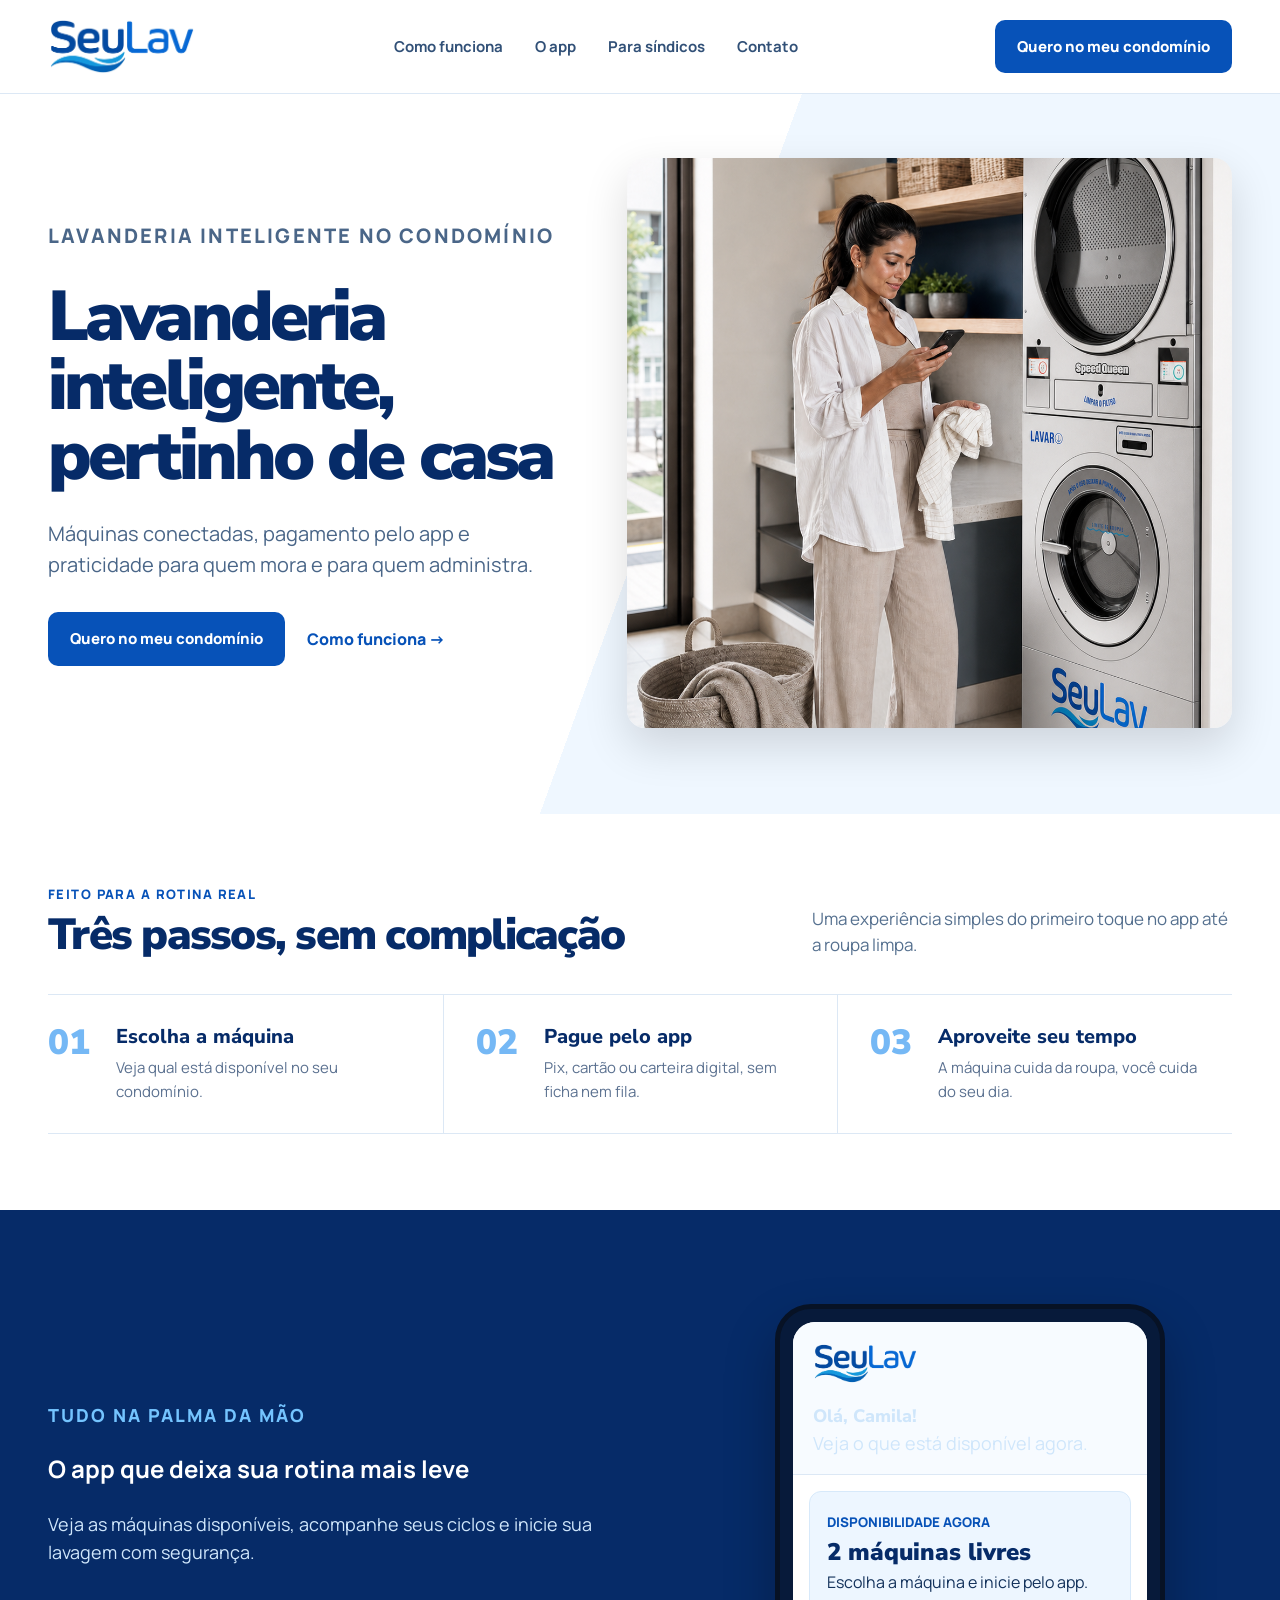
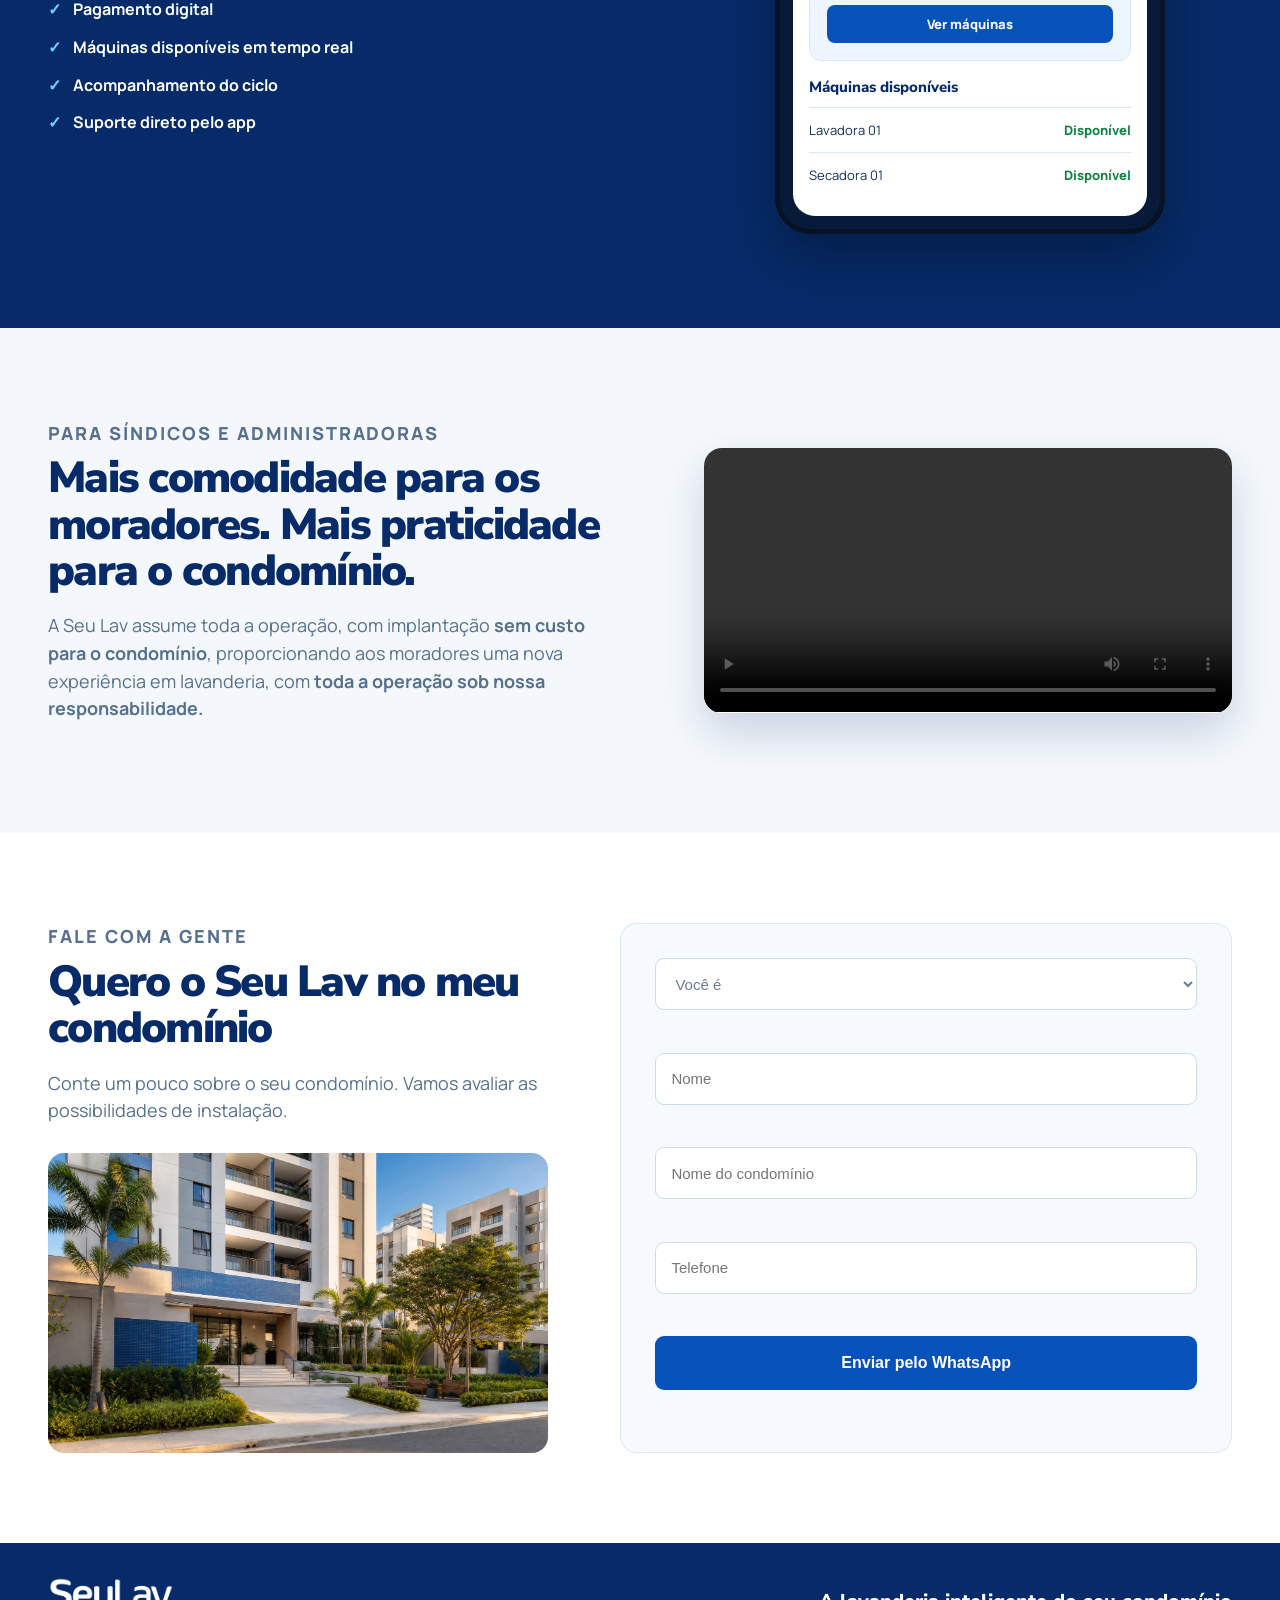
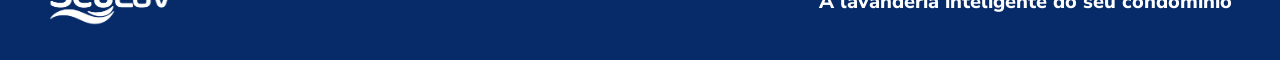
==== index.html @ c2b351a4 "Add files via upload" ====
<!doctype html>
<html lang="pt-BR">
<head>
  <meta charset="utf-8">
  <meta name="viewport" content="width=device-width, initial-scale=1, viewport-fit=cover">
  <title>Direção visual — Seu Lav</title>
  <link rel="preconnect" href="https://fonts.googleapis.com">
  <link rel="preconnect" href="https://fonts.gstatic.com" crossorigin>
  <link href="https://fonts.googleapis.com/css2?family=Manrope:wght@400;500;600;700;800&family=Nunito+Sans:opsz,wght@6..12,700;6..12,800;6..12,900&display=swap" rel="stylesheet">
  <style>
    :root{--blue:#0752b8;--deep:#062b68;--sky:#eaf4ff;--ink:#12315b;--line:#dce8f5;--max:1360px}
    *{box-sizing:border-box} body{margin:0;font-family:Manrope,Arial,sans-serif;color:var(--ink);background:#fff;line-height:1.55} img{display:block;max-width:100%} a{text-decoration:none;color:inherit}.wrap{width:min(calc(100% - 96px),var(--max));margin:auto}
    header{height:94px;border-bottom:1px solid var(--line);display:flex;align-items:center;background:rgba(255,255,255,.96)}.nav{display:flex;align-items:center;justify-content:space-between;gap:28px}.logo{width:148px;height:auto}.links{display:flex;gap:32px;font-size:15px;font-weight:700;color:#315077}.cta{background:var(--blue);color:#fff;padding:15px 22px;border-radius:10px;font-weight:800;font-size:15px}
    .hero{padding:64px 0 86px;background:linear-gradient(110deg,#fff 0%,#fff 52%,#eff7ff 52%,#eff7ff 100%)}.hero-grid{display:grid;grid-template-columns:.92fr 1.08fr;align-items:center;gap:64px}.hero h1{font:900 clamp(52px,5.5vw,78px)/.99 'Nunito Sans',sans-serif;letter-spacing:-.055em;color:var(--deep);margin:0 0 26px;max-width:720px}.hero p{font-size:20px;max-width:550px;margin:0 0 32px;color:#4a6688}.hero-actions{display:flex;gap:14px;align-items:center}.secondary{font-weight:800;color:var(--blue);padding:15px 8px}.hero-photo{height:570px;width:100%;object-fit:cover;object-position:53% 48%;border-radius:18px;box-shadow:0 18px 45px rgba(0,0,0,.14)}
    .proof{padding:70px 0 76px}.proof-head{display:flex;justify-content:space-between;align-items:end;gap:24px;margin-bottom:36px}.kicker{font-size:13px;font-weight:800;letter-spacing:.11em;text-transform:uppercase;color:var(--blue);margin:0 0 8px}.proof h2,.app h2,.sind h2,.contact h2{font:900 clamp(34px,3.4vw,50px)/1.06 'Nunito Sans',sans-serif;letter-spacing:-.04em;margin:0;color:var(--deep)}.proof-copy{max-width:420px;font-size:17px;color:#55708f;margin:0}.steps{display:grid;grid-template-columns:repeat(3,1fr);border-top:1px solid var(--line);border-bottom:1px solid var(--line)}.step{padding:30px 32px 30px 0;display:grid;grid-template-columns:52px 1fr;gap:16px}.step+.step{padding-left:32px;border-left:1px solid var(--line)}.number{font:900 35px/1 'Nunito Sans';color:#75b8f5}.step h3{font:800 20px/1.2 'Nunito Sans';margin:0 0 7px;color:var(--deep)}.step p{font-size:15px;margin:0;color:#5b7190}
    .story{background:var(--deep);color:white;padding:94px 0}.story-grid{display:grid;grid-template-columns:1fr .9fr;gap:78px;align-items:center}.story .kicker{color:#74c4ff}.story h2{color:#fff;margin-bottom:24px}.story p{font-size:18px;color:#cfe6fb;max-width:570px}.story-list{display:grid;gap:13px;padding:0;margin:30px 0 0;list-style:none;font-weight:700}.story-list li::before{content:'✓';color:#76d0ff;margin-right:12px}.app-device{position:relative;margin:auto;width:min(100%,390px);padding:13px;background:#071a3a;border:5px solid #071225;border-radius:36px;box-shadow:0 25px 50px rgba(0,0,0,.28)}.app-screen{overflow:hidden;background:#fff;border-radius:22px;color:var(--ink)}.app-top{background:#f7fbff;padding:21px 20px 16px;border-bottom:1px solid var(--line)}.app-brand{width:105px;height:auto}.app-greeting{font:800 24px/1.15 'Nunito Sans';margin:22px 0 4px;color:var(--deep)}.app-muted{font-size:13px;color:#65809e;margin:0}.reserve{margin:16px;padding:17px;border-radius:12px;background:#edf6ff;border:1px solid #d7e9fa}.reserve small{font-weight:800;color:var(--blue)}.reserve strong{display:block;font:900 24px/1.1 'Nunito Sans';color:var(--deep);margin:5px 0}.reserve button{border:0;background:var(--blue);color:#fff;font:800 13px Manrope;padding:10px 13px;border-radius:8px;margin-top:10px;width:100%}.machines{padding:0 16px 18px}.machines h3{font:800 15px 'Nunito Sans';margin:8px 0 10px;color:var(--deep)}.machine-row{display:flex;justify-content:space-between;align-items:center;padding:12px 0;border-top:1px solid var(--line);font-size:13px}.status{color:#128447;font-weight:800}
    .sind{padding:92px 0;background:#f4f8fc}.sind-grid{display:grid;grid-template-columns:1.05fr .95fr;gap:72px;align-items:center}.sind p,.contact p{font-size:18px;color:#57708e;max-width:560px}.sind-video{width:100%;max-height:520px;display:block;object-fit:contain;background:#fff;border-radius:18px;box-shadow:0 20px 44px rgba(6,43,104,.18)}.stats{display:grid;grid-template-columns:repeat(3,1fr);gap:1px;background:#cddff0;border:1px solid #cddff0;border-radius:14px;overflow:hidden}.stat{background:#fff;padding:28px 22px}.stat strong{display:block;color:var(--blue);font:900 42px/1 'Nunito Sans'}.stat span{font-size:14px;color:#5c7594}
    .contact{padding:90px 0}.contact-grid{display:grid;grid-template-columns:.9fr 1.1fr;gap:72px}.condo{width:100%;height:300px;object-fit:cover;border-radius:16px;margin-top:28px}.form{padding:34px;background:#f6faff;border:1px solid var(--line);border-radius:16px;display:grid;gap:14px}.input{height:52px;border:1px solid #cbdced;border-radius:9px;padding:0 15px;color:#6a7d96;background:#fff;font-size:15px}.submit{height:54px;border:0;background:var(--blue);color:#fff;border-radius:9px;font-size:16px;font-weight:800}
    footer{background:var(--deep);padding:34px 0;color:#b6d9f7}.foot{display:flex;align-items:center;justify-content:space-between;gap:20px}.foot .logo{filter:brightness(0) invert(1);width:126px}.foot strong{color:#fff;font:800 20px/1.2 'Nunito Sans'}
    @media(max-width:800px){.wrap{width:min(calc(100% - 40px),var(--max))}header{height:76px}.logo{width:122px}.links{display:none}.cta{padding:12px 16px;font-size:13px}.hero{padding:0 0 58px;background:#fff}.hero-grid{display:flex;flex-direction:column-reverse;gap:34px}.hero-photo{width:calc(100% + 40px);height:480px;border-radius:0;object-position:50% 42%}.hero h1{font-size:48px}.hero p{font-size:17px}.hero-actions{display:grid;grid-template-columns:1fr}.hero-actions .cta,.secondary{text-align:center}.proof,.story,.sind,.contact{padding:64px 0}.proof-head{display:block}.proof-copy{margin-top:16px}.steps,.story-grid,.sind-grid,.contact-grid{grid-template-columns:1fr}.steps{border-top:0}.step,.step+.step{padding:24px 0;border-left:0;border-top:1px solid var(--line)}.story-grid,.sind-grid,.contact-grid{gap:34px}.app-device{width:min(100%,350px)}.stats{grid-template-columns:1fr}.stat{padding:22px}.condo{height:245px}.foot{align-items:flex-start;flex-direction:column}.foot strong{font-size:18px}}
  </style>
</head>
<body>
  <header><div class="wrap nav"><a href="#inicio"><img class="logo" src="img6.png" alt="Seu Lav"></a><nav class="links"><a href="#como-funciona">Como funciona</a><a href="#app">O app</a><a href="#sindicos">Para síndicos</a><a href="#contato">Contato</a></nav><a class="cta" href="#contato">Quero no meu condomínio</a></div></header>
  <main>
    <section class="hero" id="inicio"><div class="wrap hero-grid"><div><p class="kicker">Lavanderia inteligente no condomínio</p><h1>Lavanderia inteligente, pertinho de casa</h1><p>Máquinas conectadas, pagamento pelo app e praticidade para quem mora e para quem administra.</p><div class="hero-actions"><a class="cta" href="#contato">Quero no meu condomínio</a><a class="secondary" href="#como-funciona">Como funciona →</a></div></div><img class="hero-photo" src="mulher-lavanderia-mockup.png" alt="Moradora usando a lavanderia"></div></section>
    <section class="proof" id="como-funciona"><div class="wrap"><div class="proof-head"><div><p class="kicker">Feito para a rotina real</p><h2>Três passos, sem complicação</h2></div><p class="proof-copy">Uma experiência simples do primeiro toque no app até a roupa limpa.</p></div><div class="steps"><article class="step"><span class="number">01</span><div><h3>Escolha a máquina</h3><p>Veja qual está disponível no seu condomínio.</p></div></article><article class="step"><span class="number">02</span><div><h3>Pague pelo app</h3><p>Pix, cartão ou carteira digital, sem ficha nem fila.</p></div></article><article class="step"><span class="number">03</span><div><h3>Aproveite seu tempo</h3><p>A máquina cuida da roupa, você cuida do seu dia.</p></div></article></div></div></section>
    <section class="story" id="app"><div class="wrap story-grid"><div><p class="kicker">Tudo na palma da mão</p><h2>O app que deixa sua rotina mais leve</h2><p>Veja as máquinas disponíveis, acompanhe seus ciclos e inicie sua lavagem com segurança.</p><ul class="story-list"><li>Pagamento digital</li><li>Máquinas disponíveis em tempo real</li><li>Acompanhamento do ciclo</li><li>Suporte direto pelo app</li></ul></div><div class="app-device" aria-label="Amostra visual do aplicativo Seu Lav"><div class="app-screen"><div class="app-top"><img class="app-brand" src="img6.png" alt="Seu Lav"><p class="app-greeting">Olá, Camila!</p><p class="app-muted">Veja o que está disponível agora.</p></div><div class="reserve"><small>DISPONIBILIDADE AGORA</small><strong>2 máquinas livres</strong><span>Escolha a máquina e inicie pelo app.</span><button type="button">Ver máquinas</button></div><div class="machines"><h3>Máquinas disponíveis</h3><div class="machine-row"><span>Lavadora 01</span><span class="status">Disponível</span></div><div class="machine-row"><span>Secadora 01</span><span class="status">Disponível</span></div></div></div></div></div></section>
    <section class="sind" id="sindicos"><div class="wrap sind-grid"><div><p class="kicker">Para síndicos e administradoras</p><h2>Mais comodidade para os moradores. Mais praticidade para o condomínio.</h2><p>A Seu Lav assume toda a operação, com implantação <strong>sem custo para o condomínio</strong>, proporcionando aos moradores uma nova experiência em lavanderia, com <strong>toda a operação sob nossa responsabilidade.</strong></p></div><video class="sind-video" controls loop preload="auto" playsinline aria-label="Vídeo de apresentação da lavanderia Seu Lav"><source src="video-do-site-seu-lav.mp4" type="video/mp4">Seu navegador não suporta a reprodução de vídeo.</video></div></section>
    <section class="contact" id="contato"><div class="wrap contact-grid"><div><p class="kicker">Fale com a gente</p><h2>Quero o Seu Lav no meu condomínio</h2><p>Conte um pouco sobre o seu condomínio. Vamos avaliar as possibilidades de instalação.</p><img class="condo" src="condominio-real.png" alt="Condomínio residencial"></div><form class="form" id="contact-form"><select class="input" name="perfil" required aria-label="Você é"><option value="" selected disabled>Você é</option><option value="Síndico">Síndico</option><option value="Administrador">Administrador</option><option value="Morador">Morador</option></select><input class="input" name="nome" placeholder="Nome" required><input class="input" name="condominio" placeholder="Nome do condomínio" required><input class="input" name="telefone" placeholder="Telefone" required><button class="submit" type="submit">Enviar pelo WhatsApp</button></form></div></section>
  </main>
  <footer><div class="wrap foot"><a href="#inicio"><img class="logo" src="img6.png" alt="Seu Lav"></a><strong>A lavanderia inteligente do seu condomínio</strong></div></footer>
  <script>
    const video = document.querySelector('.sind-video');
    let videoStarted = false;
    let firstAudioPass = true;
    const playVideoOnce = () => {
      if (videoStarted) return;
      videoStarted = true;
      video.muted = false;
      video.volume = 1;
      video.play().catch(() => { video.controls = true; });
    };
    new IntersectionObserver((entries) => {
      if (entries.some(entry => entry.isIntersecting)) { playVideoOnce(); }
    }, { threshold: 0.55 }).observe(video);
    video.addEventListener('timeupdate', () => {
      if (firstAudioPass && video.duration && video.currentTime > video.duration - 0.35) {
        firstAudioPass = false;
        video.muted = true;
      }
    });
    document.addEventListener('fullscreenchange', () => {
      if (document.fullscreenElement === video) {
        video.muted = false;
        video.volume = 1;
        video.play();
      }
    });
    document.querySelector('#contact-form').addEventListener('submit', (event) => {
      event.preventDefault();
      const data = new FormData(event.currentTarget);
      const message = `Olá! Meu nome é ${data.get('nome')} e quero saber mais sobre a Seu Lav.\n\nPerfil: ${data.get('perfil')}\nCondomínio: ${data.get('condominio')}\nTelefone: ${data.get('telefone')}`;
      window.open(`https://wa.me/5511981620149?text=${encodeURIComponent(message)}`, '_blank', 'noopener');
    });
  </script>
</body>
</html>
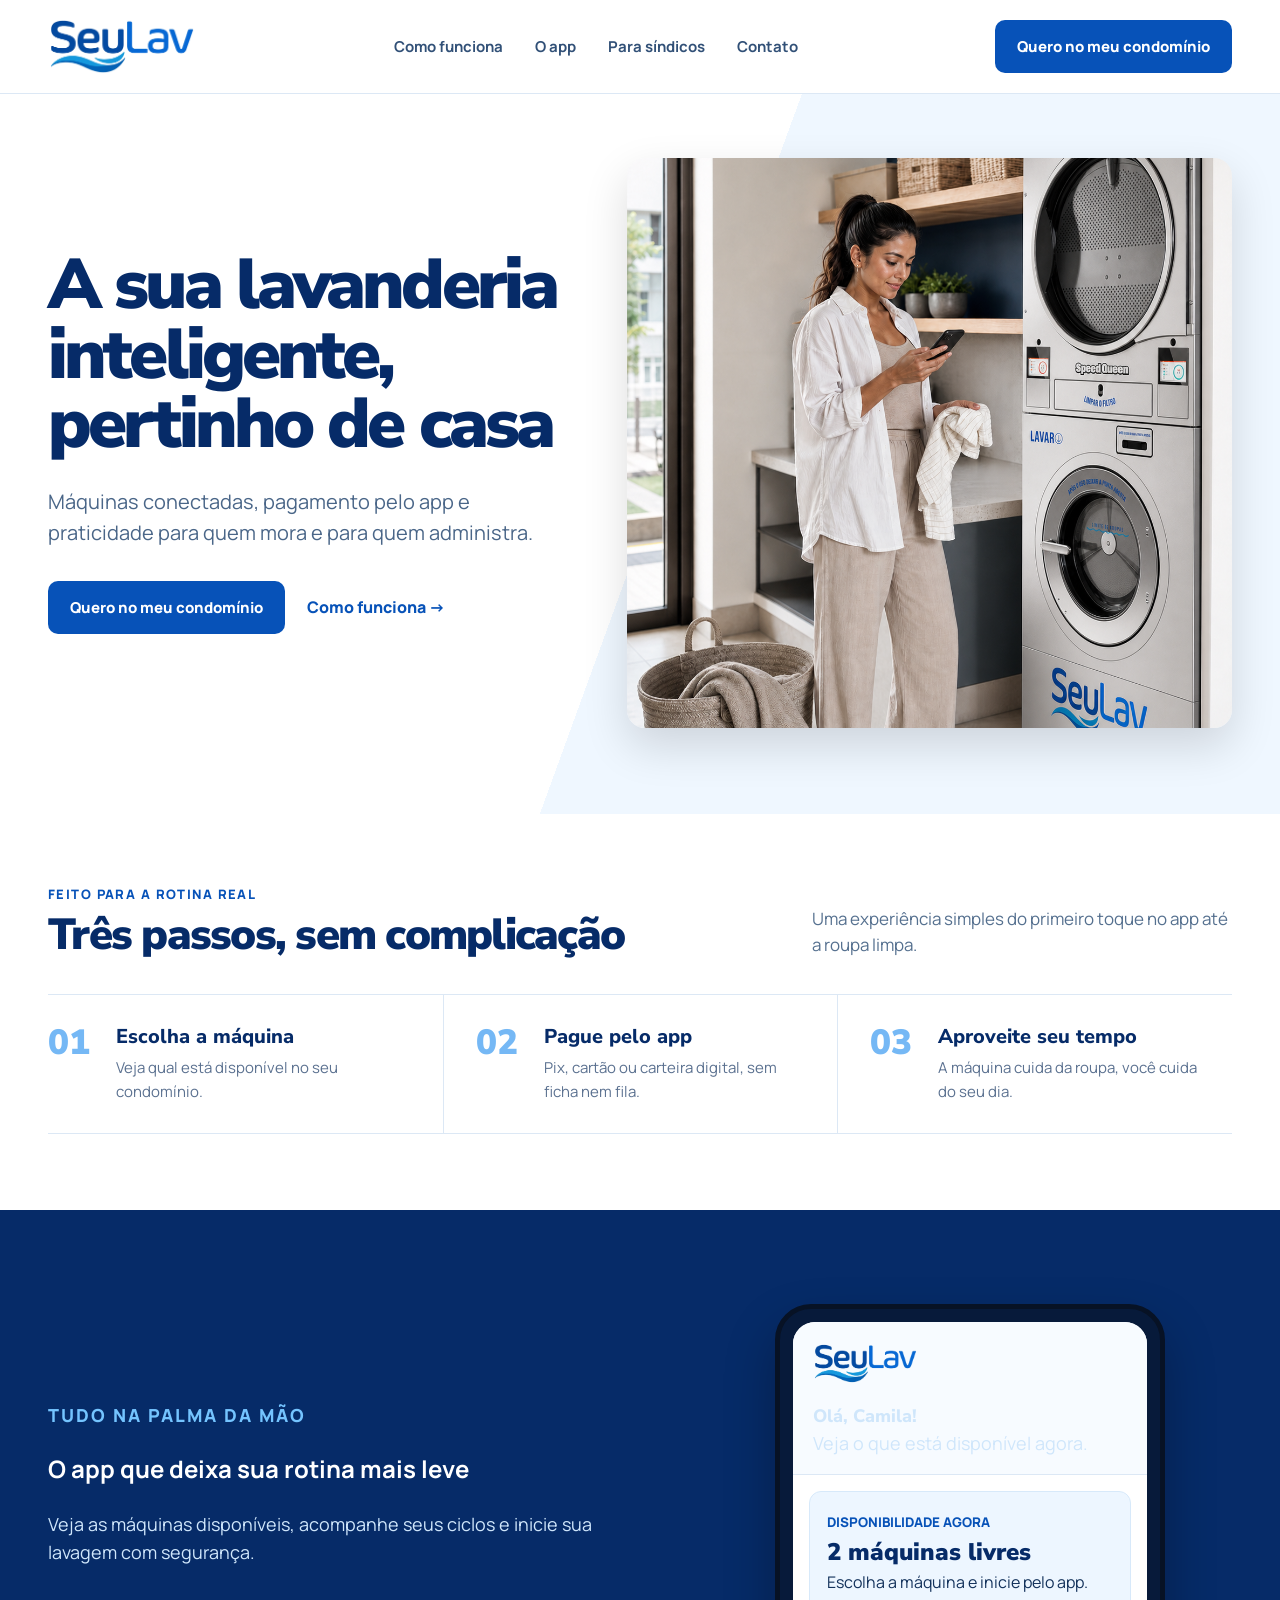
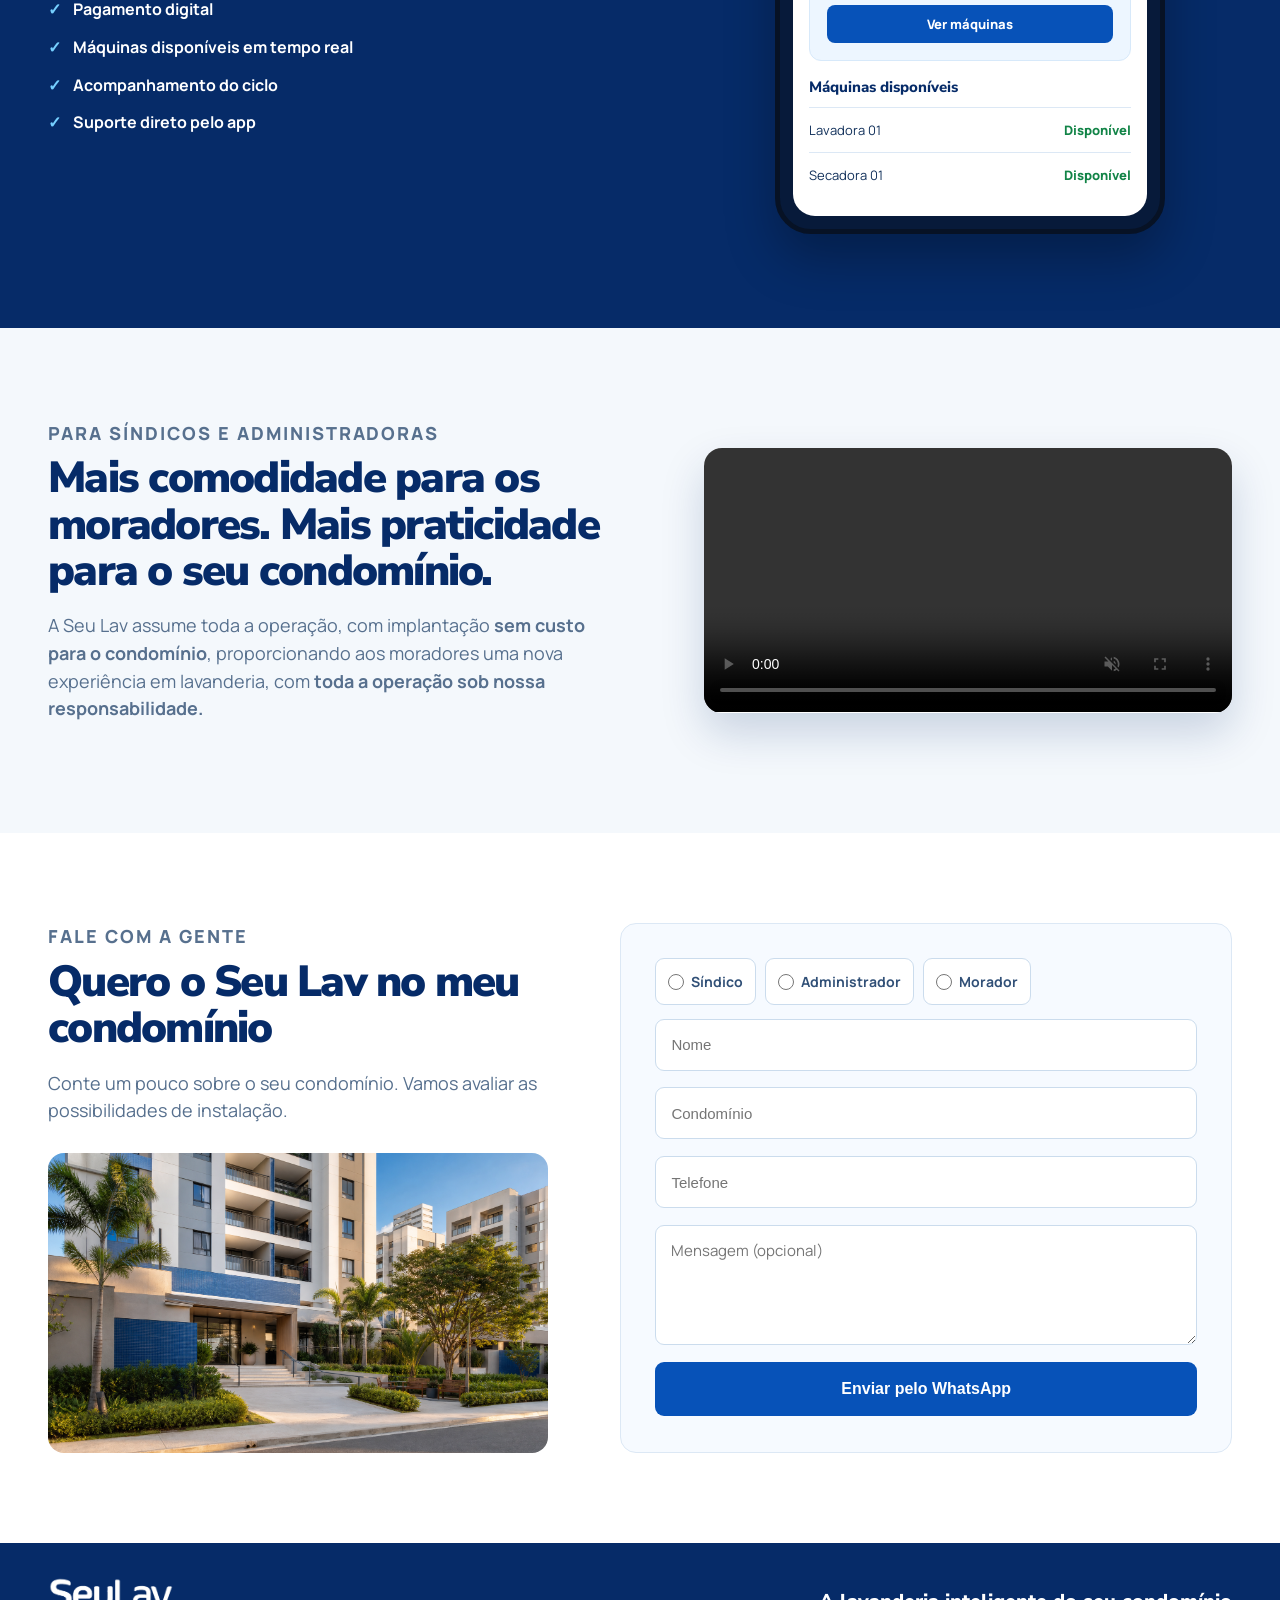
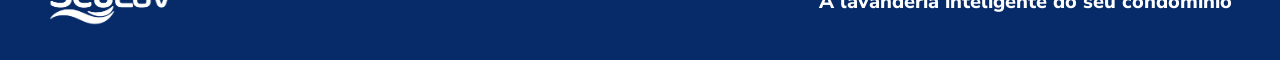
==== commit 81fe3a1f: "Refactor contact section and improve video playback" ====
--- a/index.html
+++ b/index.html
@@ -15,7 +15,7 @@
     .proof{padding:70px 0 76px}.proof-head{display:flex;justify-content:space-between;align-items:end;gap:24px;margin-bottom:36px}.kicker{font-size:13px;font-weight:800;letter-spacing:.11em;text-transform:uppercase;color:var(--blue);margin:0 0 8px}.proof h2,.app h2,.sind h2,.contact h2{font:900 clamp(34px,3.4vw,50px)/1.06 'Nunito Sans',sans-serif;letter-spacing:-.04em;margin:0;color:var(--deep)}.proof-copy{max-width:420px;font-size:17px;color:#55708f;margin:0}.steps{display:grid;grid-template-columns:repeat(3,1fr);border-top:1px solid var(--line);border-bottom:1px solid var(--line)}.step{padding:30px 32px 30px 0;display:grid;grid-template-columns:52px 1fr;gap:16px}.step+.step{padding-left:32px;border-left:1px solid var(--line)}.number{font:900 35px/1 'Nunito Sans';color:#75b8f5}.step h3{font:800 20px/1.2 'Nunito Sans';margin:0 0 7px;color:var(--deep)}.step p{font-size:15px;margin:0;color:#5b7190}
     .story{background:var(--deep);color:white;padding:94px 0}.story-grid{display:grid;grid-template-columns:1fr .9fr;gap:78px;align-items:center}.story .kicker{color:#74c4ff}.story h2{color:#fff;margin-bottom:24px}.story p{font-size:18px;color:#cfe6fb;max-width:570px}.story-list{display:grid;gap:13px;padding:0;margin:30px 0 0;list-style:none;font-weight:700}.story-list li::before{content:'✓';color:#76d0ff;margin-right:12px}.app-device{position:relative;margin:auto;width:min(100%,390px);padding:13px;background:#071a3a;border:5px solid #071225;border-radius:36px;box-shadow:0 25px 50px rgba(0,0,0,.28)}.app-screen{overflow:hidden;background:#fff;border-radius:22px;color:var(--ink)}.app-top{background:#f7fbff;padding:21px 20px 16px;border-bottom:1px solid var(--line)}.app-brand{width:105px;height:auto}.app-greeting{font:800 24px/1.15 'Nunito Sans';margin:22px 0 4px;color:var(--deep)}.app-muted{font-size:13px;color:#65809e;margin:0}.reserve{margin:16px;padding:17px;border-radius:12px;background:#edf6ff;border:1px solid #d7e9fa}.reserve small{font-weight:800;color:var(--blue)}.reserve strong{display:block;font:900 24px/1.1 'Nunito Sans';color:var(--deep);margin:5px 0}.reserve button{border:0;background:var(--blue);color:#fff;font:800 13px Manrope;padding:10px 13px;border-radius:8px;margin-top:10px;width:100%}.machines{padding:0 16px 18px}.machines h3{font:800 15px 'Nunito Sans';margin:8px 0 10px;color:var(--deep)}.machine-row{display:flex;justify-content:space-between;align-items:center;padding:12px 0;border-top:1px solid var(--line);font-size:13px}.status{color:#128447;font-weight:800}
     .sind{padding:92px 0;background:#f4f8fc}.sind-grid{display:grid;grid-template-columns:1.05fr .95fr;gap:72px;align-items:center}.sind p,.contact p{font-size:18px;color:#57708e;max-width:560px}.sind-video{width:100%;max-height:520px;display:block;object-fit:contain;background:#fff;border-radius:18px;box-shadow:0 20px 44px rgba(6,43,104,.18)}.stats{display:grid;grid-template-columns:repeat(3,1fr);gap:1px;background:#cddff0;border:1px solid #cddff0;border-radius:14px;overflow:hidden}.stat{background:#fff;padding:28px 22px}.stat strong{display:block;color:var(--blue);font:900 42px/1 'Nunito Sans'}.stat span{font-size:14px;color:#5c7594}
-    .contact{padding:90px 0}.contact-grid{display:grid;grid-template-columns:.9fr 1.1fr;gap:72px}.condo{width:100%;height:300px;object-fit:cover;border-radius:16px;margin-top:28px}.form{padding:34px;background:#f6faff;border:1px solid var(--line);border-radius:16px;display:grid;gap:14px}.input{height:52px;border:1px solid #cbdced;border-radius:9px;padding:0 15px;color:#6a7d96;background:#fff;font-size:15px}.submit{height:54px;border:0;background:var(--blue);color:#fff;border-radius:9px;font-size:16px;font-weight:800}
+    .contact{padding:90px 0}.contact-grid{display:grid;grid-template-columns:.9fr 1.1fr;gap:72px}.condo{width:100%;height:300px;object-fit:cover;border-radius:16px;margin-top:28px}.form{padding:34px;background:#f6faff;border:1px solid var(--line);border-radius:16px;display:grid;gap:14px}.profile-options{display:flex;flex-wrap:wrap;gap:9px}.profile-options label{display:flex;align-items:center;gap:7px;padding:10px 12px;background:#fff;border:1px solid #cbdced;border-radius:9px;color:#315077;font-weight:700;font-size:14px;cursor:pointer}.profile-options input{accent-color:var(--blue);width:16px;height:16px;margin:0}.input{height:52px;border:1px solid #cbdced;border-radius:9px;padding:0 15px;color:#6a7d96;background:#fff;font-size:15px}.message-input{height:120px;padding:14px 15px;resize:vertical;font-family:inherit}.submit{height:54px;border:0;background:var(--blue);color:#fff;border-radius:9px;font-size:16px;font-weight:800}
     footer{background:var(--deep);padding:34px 0;color:#b6d9f7}.foot{display:flex;align-items:center;justify-content:space-between;gap:20px}.foot .logo{filter:brightness(0) invert(1);width:126px}.foot strong{color:#fff;font:800 20px/1.2 'Nunito Sans'}
     @media(max-width:800px){.wrap{width:min(calc(100% - 40px),var(--max))}header{height:76px}.logo{width:122px}.links{display:none}.cta{padding:12px 16px;font-size:13px}.hero{padding:0 0 58px;background:#fff}.hero-grid{display:flex;flex-direction:column-reverse;gap:34px}.hero-photo{width:calc(100% + 40px);height:480px;border-radius:0;object-position:50% 42%}.hero h1{font-size:48px}.hero p{font-size:17px}.hero-actions{display:grid;grid-template-columns:1fr}.hero-actions .cta,.secondary{text-align:center}.proof,.story,.sind,.contact{padding:64px 0}.proof-head{display:block}.proof-copy{margin-top:16px}.steps,.story-grid,.sind-grid,.contact-grid{grid-template-columns:1fr}.steps{border-top:0}.step,.step+.step{padding:24px 0;border-left:0;border-top:1px solid var(--line)}.story-grid,.sind-grid,.contact-grid{gap:34px}.app-device{width:min(100%,350px)}.stats{grid-template-columns:1fr}.stat{padding:22px}.condo{height:245px}.foot{align-items:flex-start;flex-direction:column}.foot strong{font-size:18px}}
   </style>
@@ -23,32 +23,35 @@
 <body>
   <header><div class="wrap nav"><a href="#inicio"><img class="logo" src="img6.png" alt="Seu Lav"></a><nav class="links"><a href="#como-funciona">Como funciona</a><a href="#app">O app</a><a href="#sindicos">Para síndicos</a><a href="#contato">Contato</a></nav><a class="cta" href="#contato">Quero no meu condomínio</a></div></header>
   <main>
-    <section class="hero" id="inicio"><div class="wrap hero-grid"><div><p class="kicker">Lavanderia inteligente no condomínio</p><h1>Lavanderia inteligente, pertinho de casa</h1><p>Máquinas conectadas, pagamento pelo app e praticidade para quem mora e para quem administra.</p><div class="hero-actions"><a class="cta" href="#contato">Quero no meu condomínio</a><a class="secondary" href="#como-funciona">Como funciona →</a></div></div><img class="hero-photo" src="mulher-lavanderia-mockup.png" alt="Moradora usando a lavanderia"></div></section>
+    <section class="hero" id="inicio"><div class="wrap hero-grid"><div><h1>A sua lavanderia inteligente, pertinho de casa</h1><p>Máquinas conectadas, pagamento pelo app e praticidade para quem mora e para quem administra.</p><div class="hero-actions"><a class="cta" href="#contato">Quero no meu condomínio</a><a class="secondary" href="#como-funciona">Como funciona →</a></div></div><img class="hero-photo" src="mulher-lavanderia-mockup.png" alt="Moradora usando a lavanderia"></div></section>
     <section class="proof" id="como-funciona"><div class="wrap"><div class="proof-head"><div><p class="kicker">Feito para a rotina real</p><h2>Três passos, sem complicação</h2></div><p class="proof-copy">Uma experiência simples do primeiro toque no app até a roupa limpa.</p></div><div class="steps"><article class="step"><span class="number">01</span><div><h3>Escolha a máquina</h3><p>Veja qual está disponível no seu condomínio.</p></div></article><article class="step"><span class="number">02</span><div><h3>Pague pelo app</h3><p>Pix, cartão ou carteira digital, sem ficha nem fila.</p></div></article><article class="step"><span class="number">03</span><div><h3>Aproveite seu tempo</h3><p>A máquina cuida da roupa, você cuida do seu dia.</p></div></article></div></div></section>
     <section class="story" id="app"><div class="wrap story-grid"><div><p class="kicker">Tudo na palma da mão</p><h2>O app que deixa sua rotina mais leve</h2><p>Veja as máquinas disponíveis, acompanhe seus ciclos e inicie sua lavagem com segurança.</p><ul class="story-list"><li>Pagamento digital</li><li>Máquinas disponíveis em tempo real</li><li>Acompanhamento do ciclo</li><li>Suporte direto pelo app</li></ul></div><div class="app-device" aria-label="Amostra visual do aplicativo Seu Lav"><div class="app-screen"><div class="app-top"><img class="app-brand" src="img6.png" alt="Seu Lav"><p class="app-greeting">Olá, Camila!</p><p class="app-muted">Veja o que está disponível agora.</p></div><div class="reserve"><small>DISPONIBILIDADE AGORA</small><strong>2 máquinas livres</strong><span>Escolha a máquina e inicie pelo app.</span><button type="button">Ver máquinas</button></div><div class="machines"><h3>Máquinas disponíveis</h3><div class="machine-row"><span>Lavadora 01</span><span class="status">Disponível</span></div><div class="machine-row"><span>Secadora 01</span><span class="status">Disponível</span></div></div></div></div></div></section>
-    <section class="sind" id="sindicos"><div class="wrap sind-grid"><div><p class="kicker">Para síndicos e administradoras</p><h2>Mais comodidade para os moradores. Mais praticidade para o condomínio.</h2><p>A Seu Lav assume toda a operação, com implantação <strong>sem custo para o condomínio</strong>, proporcionando aos moradores uma nova experiência em lavanderia, com <strong>toda a operação sob nossa responsabilidade.</strong></p></div><video class="sind-video" controls loop preload="auto" playsinline aria-label="Vídeo de apresentação da lavanderia Seu Lav"><source src="video-do-site-seu-lav.mp4" type="video/mp4">Seu navegador não suporta a reprodução de vídeo.</video></div></section>
-    <section class="contact" id="contato"><div class="wrap contact-grid"><div><p class="kicker">Fale com a gente</p><h2>Quero o Seu Lav no meu condomínio</h2><p>Conte um pouco sobre o seu condomínio. Vamos avaliar as possibilidades de instalação.</p><img class="condo" src="condominio-real.png" alt="Condomínio residencial"></div><form class="form" id="contact-form"><select class="input" name="perfil" required aria-label="Você é"><option value="" selected disabled>Você é</option><option value="Síndico">Síndico</option><option value="Administrador">Administrador</option><option value="Morador">Morador</option></select><input class="input" name="nome" placeholder="Nome" required><input class="input" name="condominio" placeholder="Nome do condomínio" required><input class="input" name="telefone" placeholder="Telefone" required><button class="submit" type="submit">Enviar pelo WhatsApp</button></form></div></section>
+    <section class="sind" id="sindicos"><div class="wrap sind-grid"><div><p class="kicker">Para síndicos e administradoras</p><h2>Mais comodidade para os moradores. Mais praticidade para o seu condomínio.</h2><p>A Seu Lav assume toda a operação, com implantação <strong>sem custo para o condomínio</strong>, proporcionando aos moradores uma nova experiência em lavanderia, com <strong>toda a operação sob nossa responsabilidade.</strong></p></div><video class="sind-video" controls autoplay muted loop preload="auto" playsinline aria-label="Vídeo de apresentação da lavanderia Seu Lav"><source src="video-do-site-seu-lav.mp4" type="video/mp4">Seu navegador não suporta a reprodução de vídeo.</video></div></section>
+    <section class="contact" id="contato"><div class="wrap contact-grid"><div><p class="kicker">Fale com a gente</p><h2>Quero o Seu Lav no meu condomínio</h2><p>Conte um pouco sobre o seu condomínio. Vamos avaliar as possibilidades de instalação.</p><img class="condo" src="condominio-real.png" alt="Condomínio residencial"></div><form class="form" id="contact-form"><div class="profile-options" role="radiogroup" aria-label="Perfil"><label><input type="radio" name="perfil" value="Síndico" required>Síndico</label><label><input type="radio" name="perfil" value="Administrador">Administrador</label><label><input type="radio" name="perfil" value="Morador">Morador</label></div><input class="input" name="nome" placeholder="Nome" required><input class="input" name="condominio" placeholder="Condomínio" required><input class="input" name="telefone" placeholder="Telefone" required><textarea class="input message-input" name="mensagem" placeholder="Mensagem (opcional)"></textarea><button class="submit" type="submit">Enviar pelo WhatsApp</button></form></div></section>
   </main>
   <footer><div class="wrap foot"><a href="#inicio"><img class="logo" src="img6.png" alt="Seu Lav"></a><strong>A lavanderia inteligente do seu condomínio</strong></div></footer>
   <script>
     const video = document.querySelector('.sind-video');
-    let videoStarted = false;
-    let firstAudioPass = true;
-    const playVideoOnce = () => {
-      if (videoStarted) return;
-      videoStarted = true;
+    let audioPlayed = false;
+    const keepVideoPlaying = () => {
+      video.muted = true;
+      video.play().catch(() => {});
+    };
+    keepVideoPlaying();
+    new IntersectionObserver((entries) => {
+      if (entries.some(entry => entry.isIntersecting)) keepVideoPlaying();
+    }, { threshold: 0.2 }).observe(video);
+    const playAudioOnce = () => {
+      if (audioPlayed) return;
+      audioPlayed = true;
       video.muted = false;
       video.volume = 1;
-      video.play().catch(() => { video.controls = true; });
+      video.play().catch(() => { video.muted = true; });
     };
-    new IntersectionObserver((entries) => {
-      if (entries.some(entry => entry.isIntersecting)) { playVideoOnce(); }
-    }, { threshold: 0.55 }).observe(video);
+    video.addEventListener('pointerenter', playAudioOnce, { once: true });
+    video.addEventListener('touchstart', playAudioOnce, { once: true, passive: true });
     video.addEventListener('timeupdate', () => {
-      if (firstAudioPass && video.duration && video.currentTime > video.duration - 0.35) {
-        firstAudioPass = false;
-        video.muted = true;
-      }
+      if (audioPlayed && !video.muted && video.duration && video.currentTime > video.duration - 0.35) video.muted = true;
     });
     document.addEventListener('fullscreenchange', () => {
       if (document.fullscreenElement === video) {
@@ -60,7 +63,8 @@
     document.querySelector('#contact-form').addEventListener('submit', (event) => {
       event.preventDefault();
       const data = new FormData(event.currentTarget);
-      const message = `Olá! Meu nome é ${data.get('nome')} e quero saber mais sobre a Seu Lav.\n\nPerfil: ${data.get('perfil')}\nCondomínio: ${data.get('condominio')}\nTelefone: ${data.get('telefone')}`;
+      const extra = data.get('mensagem')?.trim();
+      const message = `Olá! Meu nome é ${data.get('nome')} e quero saber mais sobre a Seu Lav.\n\nPerfil: ${data.get('perfil')}\nCondomínio: ${data.get('condominio')}\nTelefone: ${data.get('telefone')}${extra ? `\nMensagem: ${extra}` : ''}`;
       window.open(`https://wa.me/5511981620149?text=${encodeURIComponent(message)}`, '_blank', 'noopener');
     });
   </script>
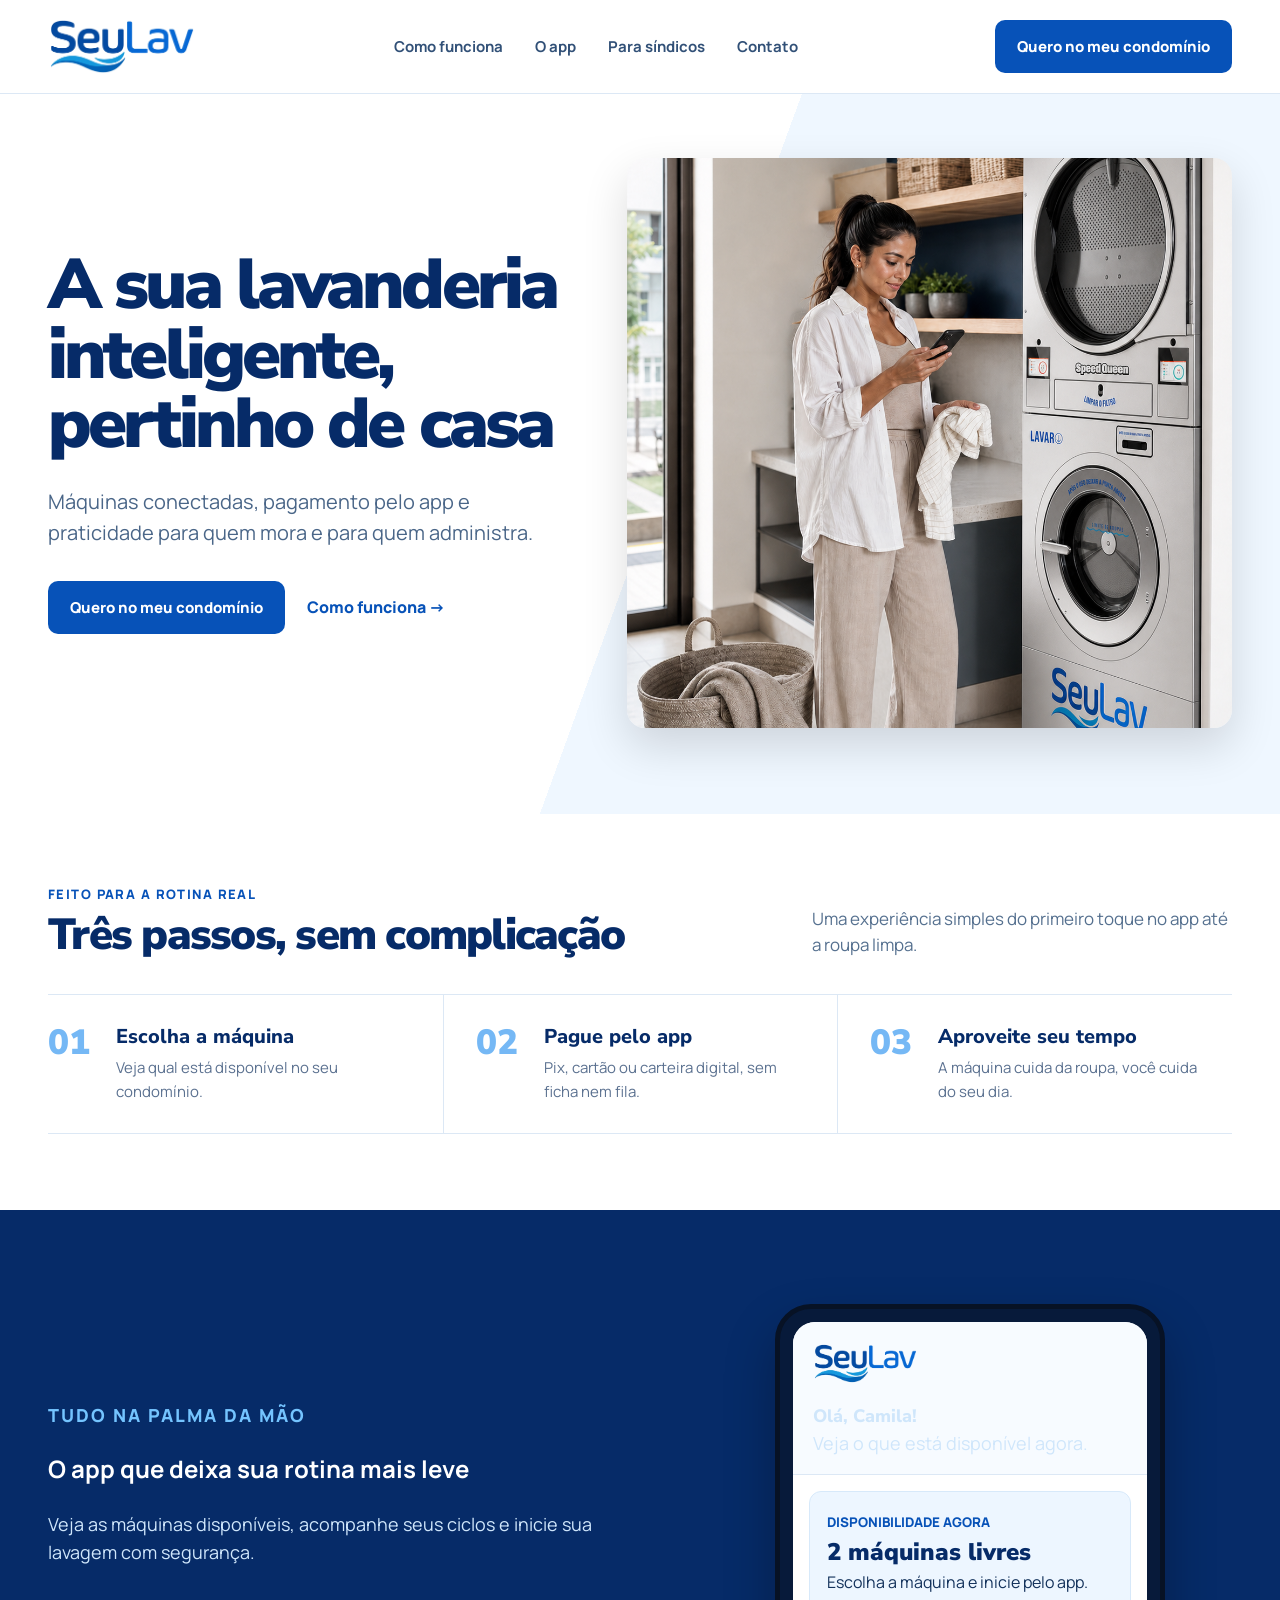
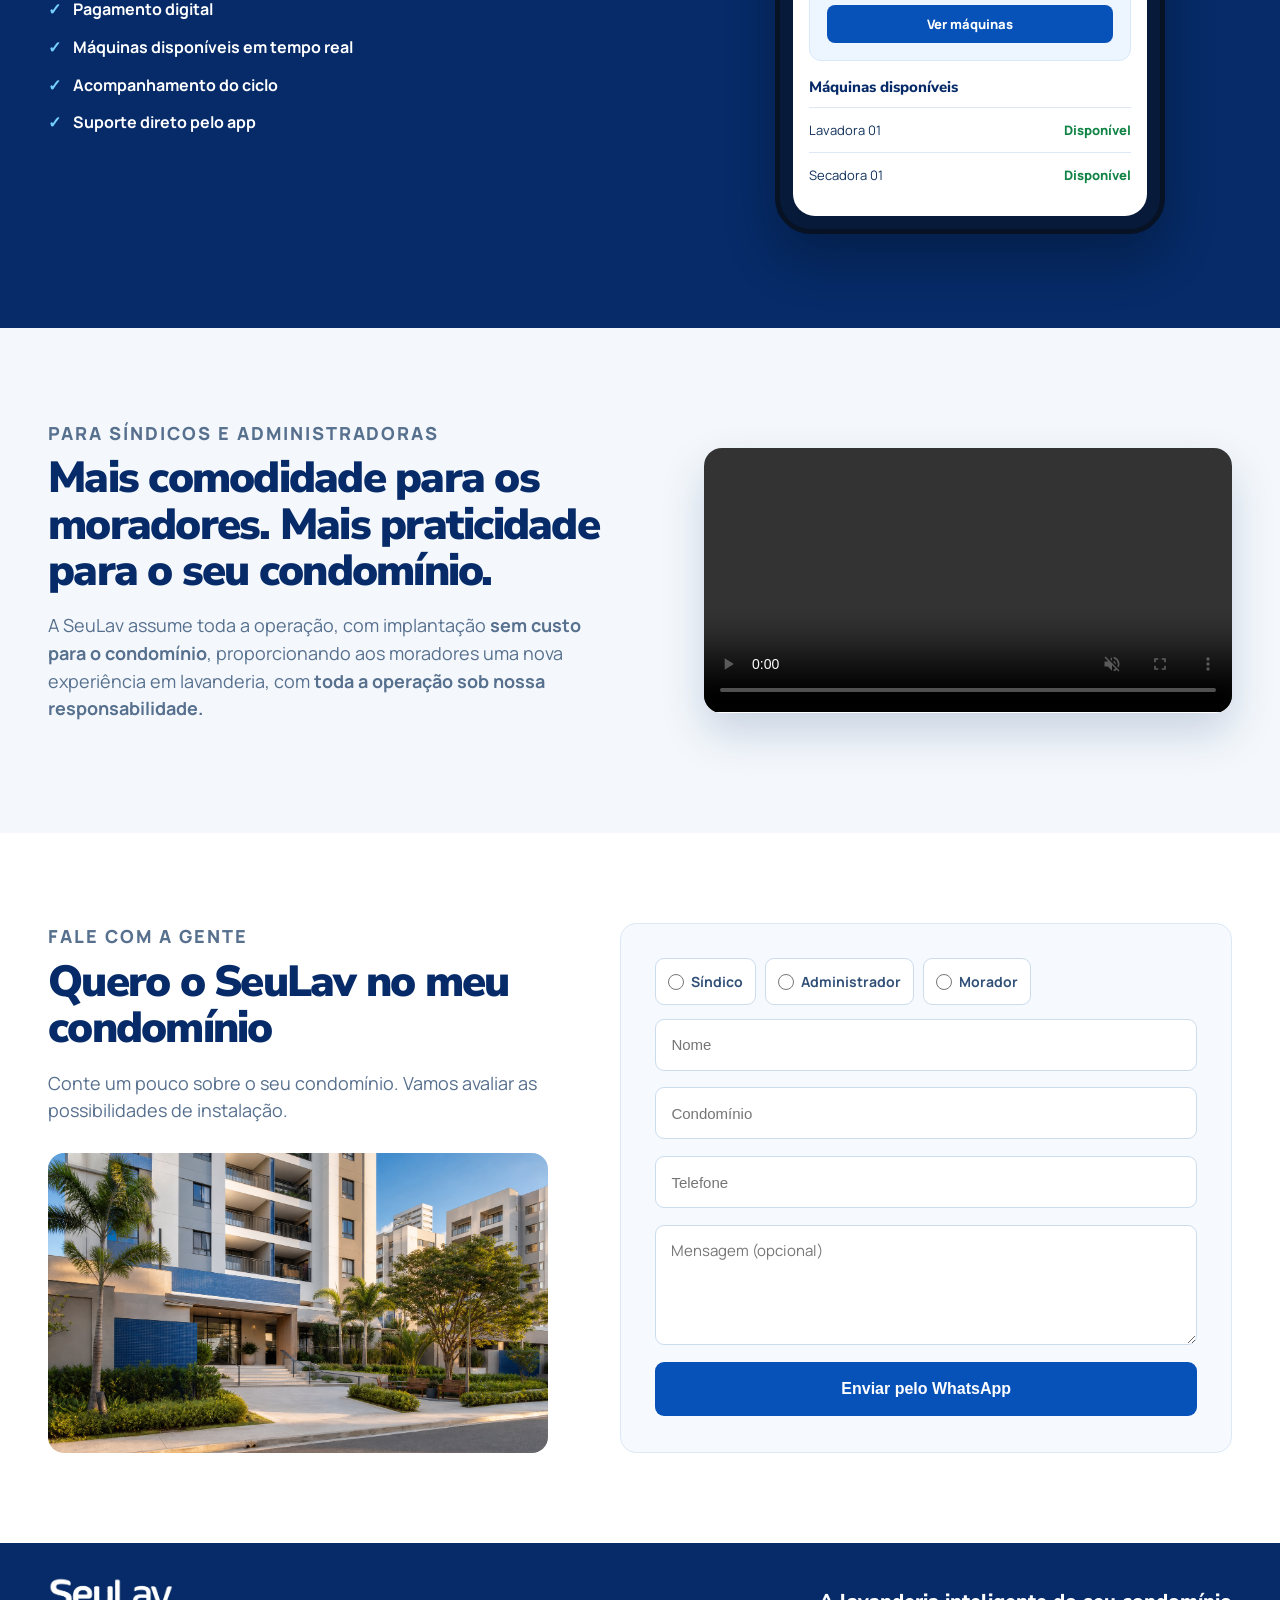
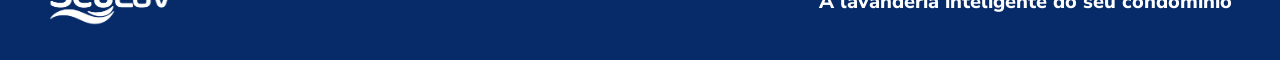
==== commit 552ff71b: "Standardize SeuLav brand spelling on main site" ====
--- a/index.html
+++ b/index.html
@@ -3,7 +3,7 @@
 <head>
   <meta charset="utf-8">
   <meta name="viewport" content="width=device-width, initial-scale=1, viewport-fit=cover">
-  <title>Direção visual — Seu Lav</title>
+  <title>Direção visual — SeuLav</title>
   <link rel="preconnect" href="https://fonts.googleapis.com">
   <link rel="preconnect" href="https://fonts.gstatic.com" crossorigin>
   <link href="https://fonts.googleapis.com/css2?family=Manrope:wght@400;500;600;700;800&family=Nunito+Sans:opsz,wght@6..12,700;6..12,800;6..12,900&display=swap" rel="stylesheet">
@@ -21,15 +21,15 @@
   </style>
 </head>
 <body>
-  <header><div class="wrap nav"><a href="#inicio"><img class="logo" src="img6.png" alt="Seu Lav"></a><nav class="links"><a href="#como-funciona">Como funciona</a><a href="#app">O app</a><a href="#sindicos">Para síndicos</a><a href="#contato">Contato</a></nav><a class="cta" href="#contato">Quero no meu condomínio</a></div></header>
+  <header><div class="wrap nav"><a href="#inicio"><img class="logo" src="img6.png" alt="SeuLav"></a><nav class="links"><a href="#como-funciona">Como funciona</a><a href="#app">O app</a><a href="#sindicos">Para síndicos</a><a href="#contato">Contato</a></nav><a class="cta" href="#contato">Quero no meu condomínio</a></div></header>
   <main>
     <section class="hero" id="inicio"><div class="wrap hero-grid"><div><h1>A sua lavanderia inteligente, pertinho de casa</h1><p>Máquinas conectadas, pagamento pelo app e praticidade para quem mora e para quem administra.</p><div class="hero-actions"><a class="cta" href="#contato">Quero no meu condomínio</a><a class="secondary" href="#como-funciona">Como funciona →</a></div></div><img class="hero-photo" src="mulher-lavanderia-mockup.png" alt="Moradora usando a lavanderia"></div></section>
     <section class="proof" id="como-funciona"><div class="wrap"><div class="proof-head"><div><p class="kicker">Feito para a rotina real</p><h2>Três passos, sem complicação</h2></div><p class="proof-copy">Uma experiência simples do primeiro toque no app até a roupa limpa.</p></div><div class="steps"><article class="step"><span class="number">01</span><div><h3>Escolha a máquina</h3><p>Veja qual está disponível no seu condomínio.</p></div></article><article class="step"><span class="number">02</span><div><h3>Pague pelo app</h3><p>Pix, cartão ou carteira digital, sem ficha nem fila.</p></div></article><article class="step"><span class="number">03</span><div><h3>Aproveite seu tempo</h3><p>A máquina cuida da roupa, você cuida do seu dia.</p></div></article></div></div></section>
-    <section class="story" id="app"><div class="wrap story-grid"><div><p class="kicker">Tudo na palma da mão</p><h2>O app que deixa sua rotina mais leve</h2><p>Veja as máquinas disponíveis, acompanhe seus ciclos e inicie sua lavagem com segurança.</p><ul class="story-list"><li>Pagamento digital</li><li>Máquinas disponíveis em tempo real</li><li>Acompanhamento do ciclo</li><li>Suporte direto pelo app</li></ul></div><div class="app-device" aria-label="Amostra visual do aplicativo Seu Lav"><div class="app-screen"><div class="app-top"><img class="app-brand" src="img6.png" alt="Seu Lav"><p class="app-greeting">Olá, Camila!</p><p class="app-muted">Veja o que está disponível agora.</p></div><div class="reserve"><small>DISPONIBILIDADE AGORA</small><strong>2 máquinas livres</strong><span>Escolha a máquina e inicie pelo app.</span><button type="button">Ver máquinas</button></div><div class="machines"><h3>Máquinas disponíveis</h3><div class="machine-row"><span>Lavadora 01</span><span class="status">Disponível</span></div><div class="machine-row"><span>Secadora 01</span><span class="status">Disponível</span></div></div></div></div></div></section>
-    <section class="sind" id="sindicos"><div class="wrap sind-grid"><div><p class="kicker">Para síndicos e administradoras</p><h2>Mais comodidade para os moradores. Mais praticidade para o seu condomínio.</h2><p>A Seu Lav assume toda a operação, com implantação <strong>sem custo para o condomínio</strong>, proporcionando aos moradores uma nova experiência em lavanderia, com <strong>toda a operação sob nossa responsabilidade.</strong></p></div><video class="sind-video" controls autoplay muted loop preload="auto" playsinline aria-label="Vídeo de apresentação da lavanderia Seu Lav"><source src="video-do-site-seu-lav.mp4" type="video/mp4">Seu navegador não suporta a reprodução de vídeo.</video></div></section>
-    <section class="contact" id="contato"><div class="wrap contact-grid"><div><p class="kicker">Fale com a gente</p><h2>Quero o Seu Lav no meu condomínio</h2><p>Conte um pouco sobre o seu condomínio. Vamos avaliar as possibilidades de instalação.</p><img class="condo" src="condominio-real.png" alt="Condomínio residencial"></div><form class="form" id="contact-form"><div class="profile-options" role="radiogroup" aria-label="Perfil"><label><input type="radio" name="perfil" value="Síndico" required>Síndico</label><label><input type="radio" name="perfil" value="Administrador">Administrador</label><label><input type="radio" name="perfil" value="Morador">Morador</label></div><input class="input" name="nome" placeholder="Nome" required><input class="input" name="condominio" placeholder="Condomínio" required><input class="input" name="telefone" placeholder="Telefone" required><textarea class="input message-input" name="mensagem" placeholder="Mensagem (opcional)"></textarea><button class="submit" type="submit">Enviar pelo WhatsApp</button></form></div></section>
+    <section class="story" id="app"><div class="wrap story-grid"><div><p class="kicker">Tudo na palma da mão</p><h2>O app que deixa sua rotina mais leve</h2><p>Veja as máquinas disponíveis, acompanhe seus ciclos e inicie sua lavagem com segurança.</p><ul class="story-list"><li>Pagamento digital</li><li>Máquinas disponíveis em tempo real</li><li>Acompanhamento do ciclo</li><li>Suporte direto pelo app</li></ul></div><div class="app-device" aria-label="Amostra visual do aplicativo SeuLav"><div class="app-screen"><div class="app-top"><img class="app-brand" src="img6.png" alt="SeuLav"><p class="app-greeting">Olá, Camila!</p><p class="app-muted">Veja o que está disponível agora.</p></div><div class="reserve"><small>DISPONIBILIDADE AGORA</small><strong>2 máquinas livres</strong><span>Escolha a máquina e inicie pelo app.</span><button type="button">Ver máquinas</button></div><div class="machines"><h3>Máquinas disponíveis</h3><div class="machine-row"><span>Lavadora 01</span><span class="status">Disponível</span></div><div class="machine-row"><span>Secadora 01</span><span class="status">Disponível</span></div></div></div></div></div></section>
+    <section class="sind" id="sindicos"><div class="wrap sind-grid"><div><p class="kicker">Para síndicos e administradoras</p><h2>Mais comodidade para os moradores. Mais praticidade para o seu condomínio.</h2><p>A SeuLav assume toda a operação, com implantação <strong>sem custo para o condomínio</strong>, proporcionando aos moradores uma nova experiência em lavanderia, com <strong>toda a operação sob nossa responsabilidade.</strong></p></div><video class="sind-video" controls autoplay muted loop preload="auto" playsinline aria-label="Vídeo de apresentação da lavanderia SeuLav"><source src="video-do-site-seu-lav.mp4" type="video/mp4">Seu navegador não suporta a reprodução de vídeo.</video></div></section>
+    <section class="contact" id="contato"><div class="wrap contact-grid"><div><p class="kicker">Fale com a gente</p><h2>Quero o SeuLav no meu condomínio</h2><p>Conte um pouco sobre o seu condomínio. Vamos avaliar as possibilidades de instalação.</p><img class="condo" src="condominio-real.png" alt="Condomínio residencial"></div><form class="form" id="contact-form"><div class="profile-options" role="radiogroup" aria-label="Perfil"><label><input type="radio" name="perfil" value="Síndico" required>Síndico</label><label><input type="radio" name="perfil" value="Administrador">Administrador</label><label><input type="radio" name="perfil" value="Morador">Morador</label></div><input class="input" name="nome" placeholder="Nome" required><input class="input" name="condominio" placeholder="Condomínio" required><input class="input" name="telefone" placeholder="Telefone" required><textarea class="input message-input" name="mensagem" placeholder="Mensagem (opcional)"></textarea><button class="submit" type="submit">Enviar pelo WhatsApp</button></form></div></section>
   </main>
-  <footer><div class="wrap foot"><a href="#inicio"><img class="logo" src="img6.png" alt="Seu Lav"></a><strong>A lavanderia inteligente do seu condomínio</strong></div></footer>
+  <footer><div class="wrap foot"><a href="#inicio"><img class="logo" src="img6.png" alt="SeuLav"></a><strong>A lavanderia inteligente do seu condomínio</strong></div></footer>
   <script>
     const video = document.querySelector('.sind-video');
     let audioPlayed = false;
@@ -64,7 +64,7 @@
       event.preventDefault();
       const data = new FormData(event.currentTarget);
       const extra = data.get('mensagem')?.trim();
-      const message = `Olá! Meu nome é ${data.get('nome')} e quero saber mais sobre a Seu Lav.\n\nPerfil: ${data.get('perfil')}\nCondomínio: ${data.get('condominio')}\nTelefone: ${data.get('telefone')}${extra ? `\nMensagem: ${extra}` : ''}`;
+      const message = `Olá! Meu nome é ${data.get('nome')} e quero saber mais sobre a SeuLav.\n\nPerfil: ${data.get('perfil')}\nCondomínio: ${data.get('condominio')}\nTelefone: ${data.get('telefone')}${extra ? `\nMensagem: ${extra}` : ''}`;
       window.open(`https://wa.me/5511981620149?text=${encodeURIComponent(message)}`, '_blank', 'noopener');
     });
   </script>
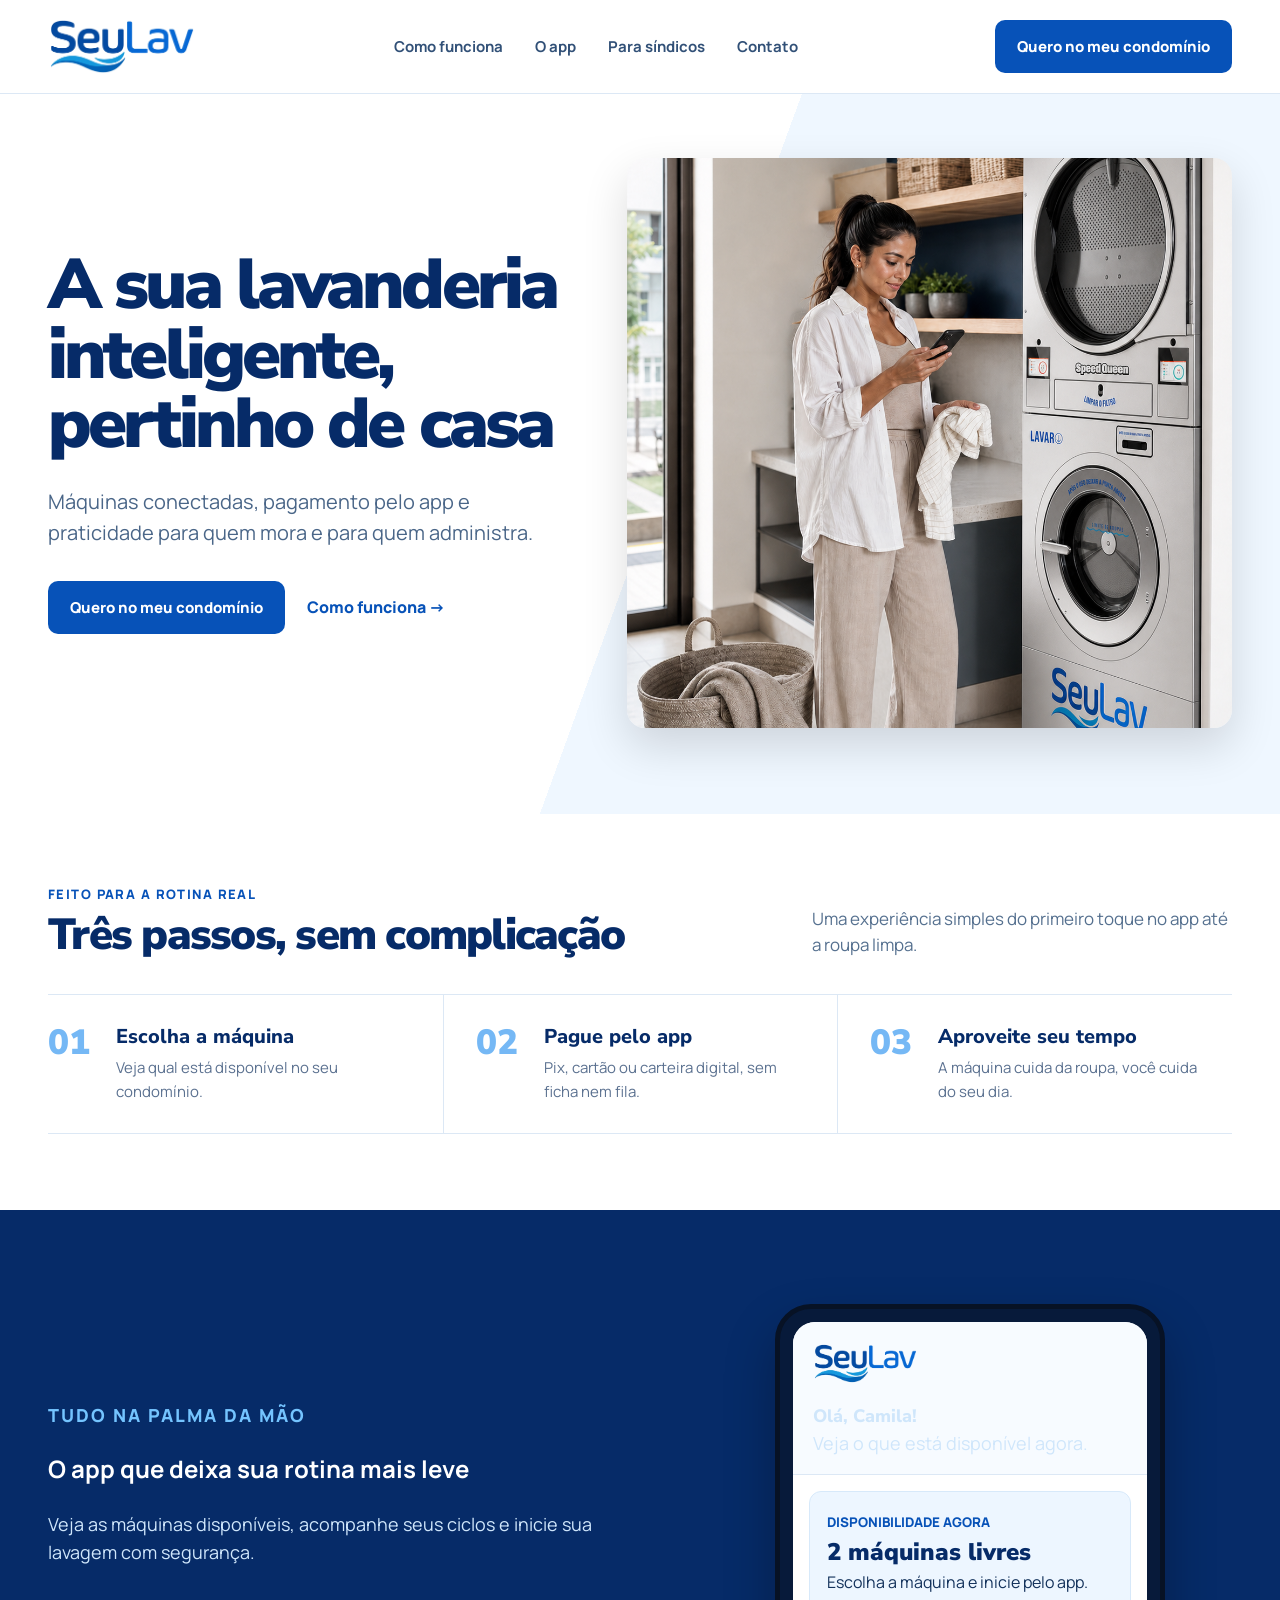
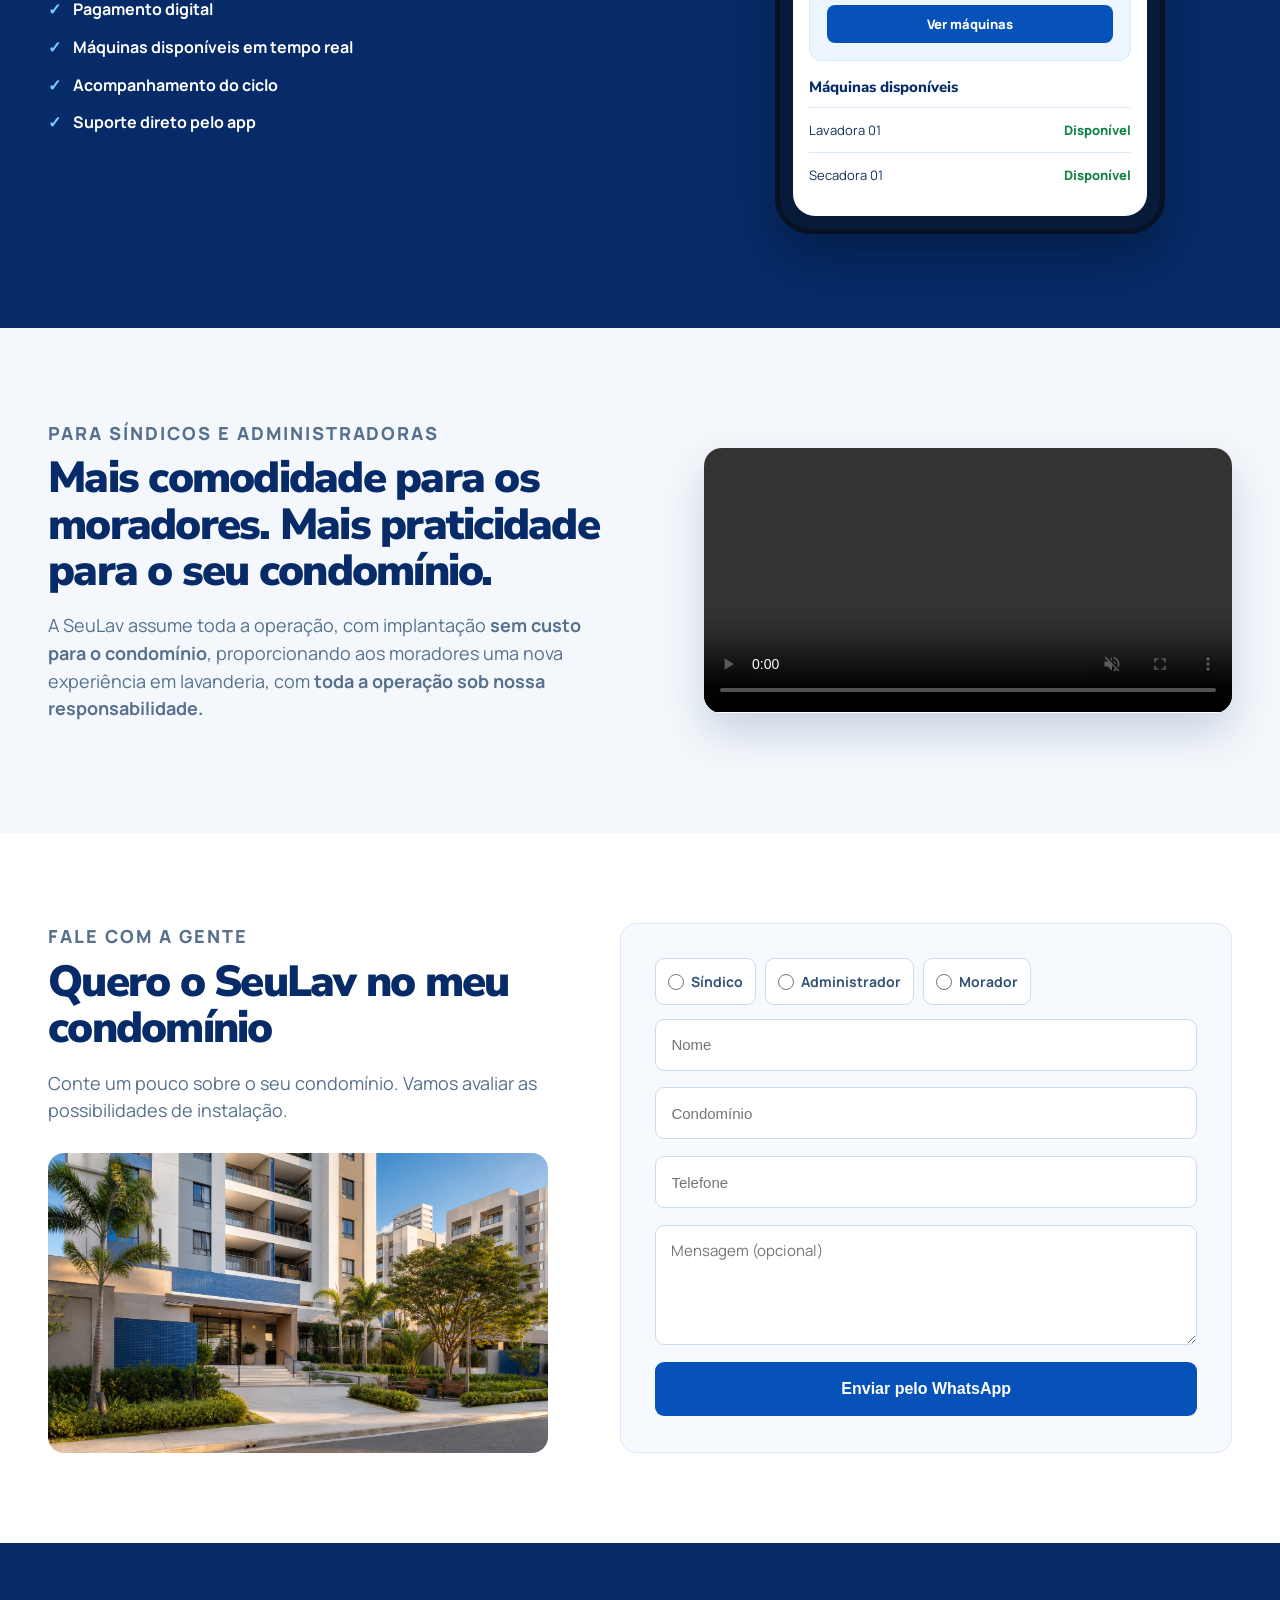
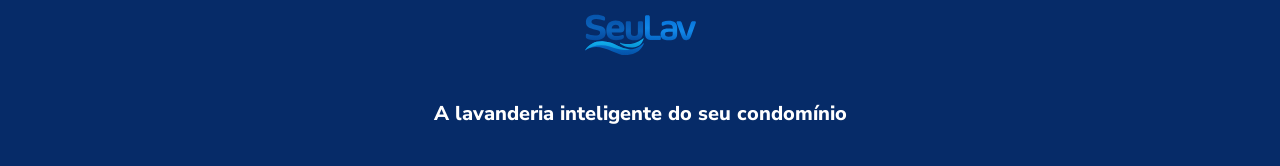
==== commit d4075eef: "Atualiza contato e logo do rodape" ====
--- a/index.html
+++ b/index.html
@@ -16,7 +16,7 @@
     .story{background:var(--deep);color:white;padding:94px 0}.story-grid{display:grid;grid-template-columns:1fr .9fr;gap:78px;align-items:center}.story .kicker{color:#74c4ff}.story h2{color:#fff;margin-bottom:24px}.story p{font-size:18px;color:#cfe6fb;max-width:570px}.story-list{display:grid;gap:13px;padding:0;margin:30px 0 0;list-style:none;font-weight:700}.story-list li::before{content:'✓';color:#76d0ff;margin-right:12px}.app-device{position:relative;margin:auto;width:min(100%,390px);padding:13px;background:#071a3a;border:5px solid #071225;border-radius:36px;box-shadow:0 25px 50px rgba(0,0,0,.28)}.app-screen{overflow:hidden;background:#fff;border-radius:22px;color:var(--ink)}.app-top{background:#f7fbff;padding:21px 20px 16px;border-bottom:1px solid var(--line)}.app-brand{width:105px;height:auto}.app-greeting{font:800 24px/1.15 'Nunito Sans';margin:22px 0 4px;color:var(--deep)}.app-muted{font-size:13px;color:#65809e;margin:0}.reserve{margin:16px;padding:17px;border-radius:12px;background:#edf6ff;border:1px solid #d7e9fa}.reserve small{font-weight:800;color:var(--blue)}.reserve strong{display:block;font:900 24px/1.1 'Nunito Sans';color:var(--deep);margin:5px 0}.reserve button{border:0;background:var(--blue);color:#fff;font:800 13px Manrope;padding:10px 13px;border-radius:8px;margin-top:10px;width:100%}.machines{padding:0 16px 18px}.machines h3{font:800 15px 'Nunito Sans';margin:8px 0 10px;color:var(--deep)}.machine-row{display:flex;justify-content:space-between;align-items:center;padding:12px 0;border-top:1px solid var(--line);font-size:13px}.status{color:#128447;font-weight:800}
     .sind{padding:92px 0;background:#f4f8fc}.sind-grid{display:grid;grid-template-columns:1.05fr .95fr;gap:72px;align-items:center}.sind p,.contact p{font-size:18px;color:#57708e;max-width:560px}.sind-video{width:100%;max-height:520px;display:block;object-fit:contain;background:#fff;border-radius:18px;box-shadow:0 20px 44px rgba(6,43,104,.18)}.stats{display:grid;grid-template-columns:repeat(3,1fr);gap:1px;background:#cddff0;border:1px solid #cddff0;border-radius:14px;overflow:hidden}.stat{background:#fff;padding:28px 22px}.stat strong{display:block;color:var(--blue);font:900 42px/1 'Nunito Sans'}.stat span{font-size:14px;color:#5c7594}
     .contact{padding:90px 0}.contact-grid{display:grid;grid-template-columns:.9fr 1.1fr;gap:72px}.condo{width:100%;height:300px;object-fit:cover;border-radius:16px;margin-top:28px}.form{padding:34px;background:#f6faff;border:1px solid var(--line);border-radius:16px;display:grid;gap:14px}.profile-options{display:flex;flex-wrap:wrap;gap:9px}.profile-options label{display:flex;align-items:center;gap:7px;padding:10px 12px;background:#fff;border:1px solid #cbdced;border-radius:9px;color:#315077;font-weight:700;font-size:14px;cursor:pointer}.profile-options input{accent-color:var(--blue);width:16px;height:16px;margin:0}.input{height:52px;border:1px solid #cbdced;border-radius:9px;padding:0 15px;color:#6a7d96;background:#fff;font-size:15px}.message-input{height:120px;padding:14px 15px;resize:vertical;font-family:inherit}.submit{height:54px;border:0;background:var(--blue);color:#fff;border-radius:9px;font-size:16px;font-weight:800}
-    footer{background:var(--deep);padding:34px 0;color:#b6d9f7}.foot{display:flex;align-items:center;justify-content:space-between;gap:20px}.foot .logo{filter:brightness(0) invert(1);width:126px}.foot strong{color:#fff;font:800 20px/1.2 'Nunito Sans'}
+    footer{background:var(--deep);padding:40px 0;color:#b6d9f7}.foot{display:flex;flex-direction:column;align-items:center;justify-content:center;gap:15px;text-align:center}.foot .logo{width:156px}.foot strong{color:#fff;font:800 20px/1.2 'Nunito Sans'}
     @media(max-width:800px){.wrap{width:min(calc(100% - 40px),var(--max))}header{height:76px}.logo{width:122px}.links{display:none}.cta{padding:12px 16px;font-size:13px}.hero{padding:0 0 58px;background:#fff}.hero-grid{display:flex;flex-direction:column-reverse;gap:34px}.hero-photo{width:calc(100% + 40px);height:480px;border-radius:0;object-position:50% 42%}.hero h1{font-size:48px}.hero p{font-size:17px}.hero-actions{display:grid;grid-template-columns:1fr}.hero-actions .cta,.secondary{text-align:center}.proof,.story,.sind,.contact{padding:64px 0}.proof-head{display:block}.proof-copy{margin-top:16px}.steps,.story-grid,.sind-grid,.contact-grid{grid-template-columns:1fr}.steps{border-top:0}.step,.step+.step{padding:24px 0;border-left:0;border-top:1px solid var(--line)}.story-grid,.sind-grid,.contact-grid{gap:34px}.app-device{width:min(100%,350px)}.stats{grid-template-columns:1fr}.stat{padding:22px}.condo{height:245px}.foot{align-items:flex-start;flex-direction:column}.foot strong{font-size:18px}}
   </style>
 </head>
@@ -29,7 +29,7 @@
     <section class="sind" id="sindicos"><div class="wrap sind-grid"><div><p class="kicker">Para síndicos e administradoras</p><h2>Mais comodidade para os moradores. Mais praticidade para o seu condomínio.</h2><p>A SeuLav assume toda a operação, com implantação <strong>sem custo para o condomínio</strong>, proporcionando aos moradores uma nova experiência em lavanderia, com <strong>toda a operação sob nossa responsabilidade.</strong></p></div><video class="sind-video" controls autoplay muted loop preload="auto" playsinline aria-label="Vídeo de apresentação da lavanderia SeuLav"><source src="video-do-site-seu-lav.mp4" type="video/mp4">Seu navegador não suporta a reprodução de vídeo.</video></div></section>
     <section class="contact" id="contato"><div class="wrap contact-grid"><div><p class="kicker">Fale com a gente</p><h2>Quero o SeuLav no meu condomínio</h2><p>Conte um pouco sobre o seu condomínio. Vamos avaliar as possibilidades de instalação.</p><img class="condo" src="condominio-real.png" alt="Condomínio residencial"></div><form class="form" id="contact-form"><div class="profile-options" role="radiogroup" aria-label="Perfil"><label><input type="radio" name="perfil" value="Síndico" required>Síndico</label><label><input type="radio" name="perfil" value="Administrador">Administrador</label><label><input type="radio" name="perfil" value="Morador">Morador</label></div><input class="input" name="nome" placeholder="Nome" required><input class="input" name="condominio" placeholder="Condomínio" required><input class="input" name="telefone" placeholder="Telefone" required><textarea class="input message-input" name="mensagem" placeholder="Mensagem (opcional)"></textarea><button class="submit" type="submit">Enviar pelo WhatsApp</button></form></div></section>
   </main>
-  <footer><div class="wrap foot"><a href="#inicio"><img class="logo" src="img6.png" alt="SeuLav"></a><strong>A lavanderia inteligente do seu condomínio</strong></div></footer>
+  <footer><div class="wrap foot"><a href="#inicio"><img class="logo" src="seulav-logo-vetorial.svg" alt="SeuLav"></a><strong>A lavanderia inteligente do seu condomínio</strong></div></footer>
   <script>
     const video = document.querySelector('.sind-video');
     let audioPlayed = false;
@@ -65,7 +65,7 @@
       const data = new FormData(event.currentTarget);
       const extra = data.get('mensagem')?.trim();
       const message = `Olá! Meu nome é ${data.get('nome')} e quero saber mais sobre a SeuLav.\n\nPerfil: ${data.get('perfil')}\nCondomínio: ${data.get('condominio')}\nTelefone: ${data.get('telefone')}${extra ? `\nMensagem: ${extra}` : ''}`;
-      window.open(`https://wa.me/5511981620149?text=${encodeURIComponent(message)}`, '_blank', 'noopener');
+      window.open(`https://wa.me/5511989683372?text=${encodeURIComponent(message)}`, '_blank', 'noopener');
     });
   </script>
 </body>
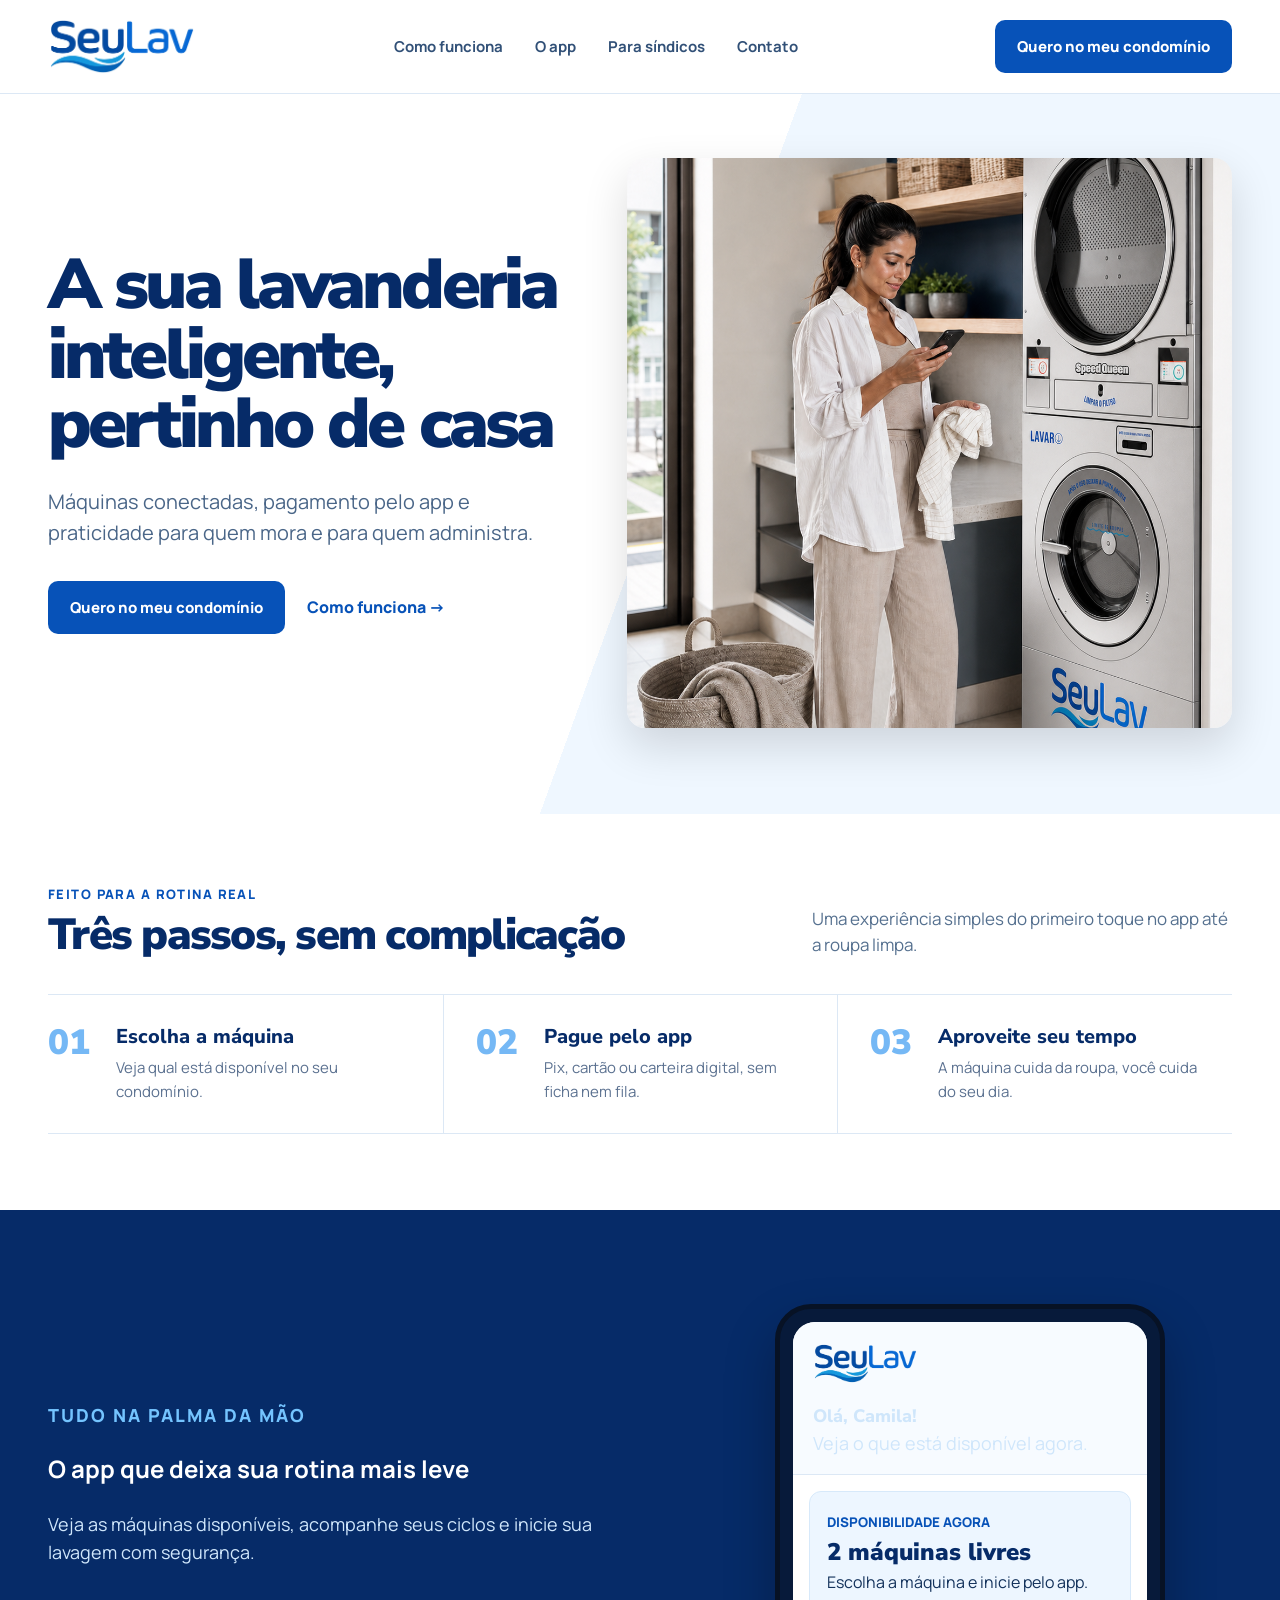
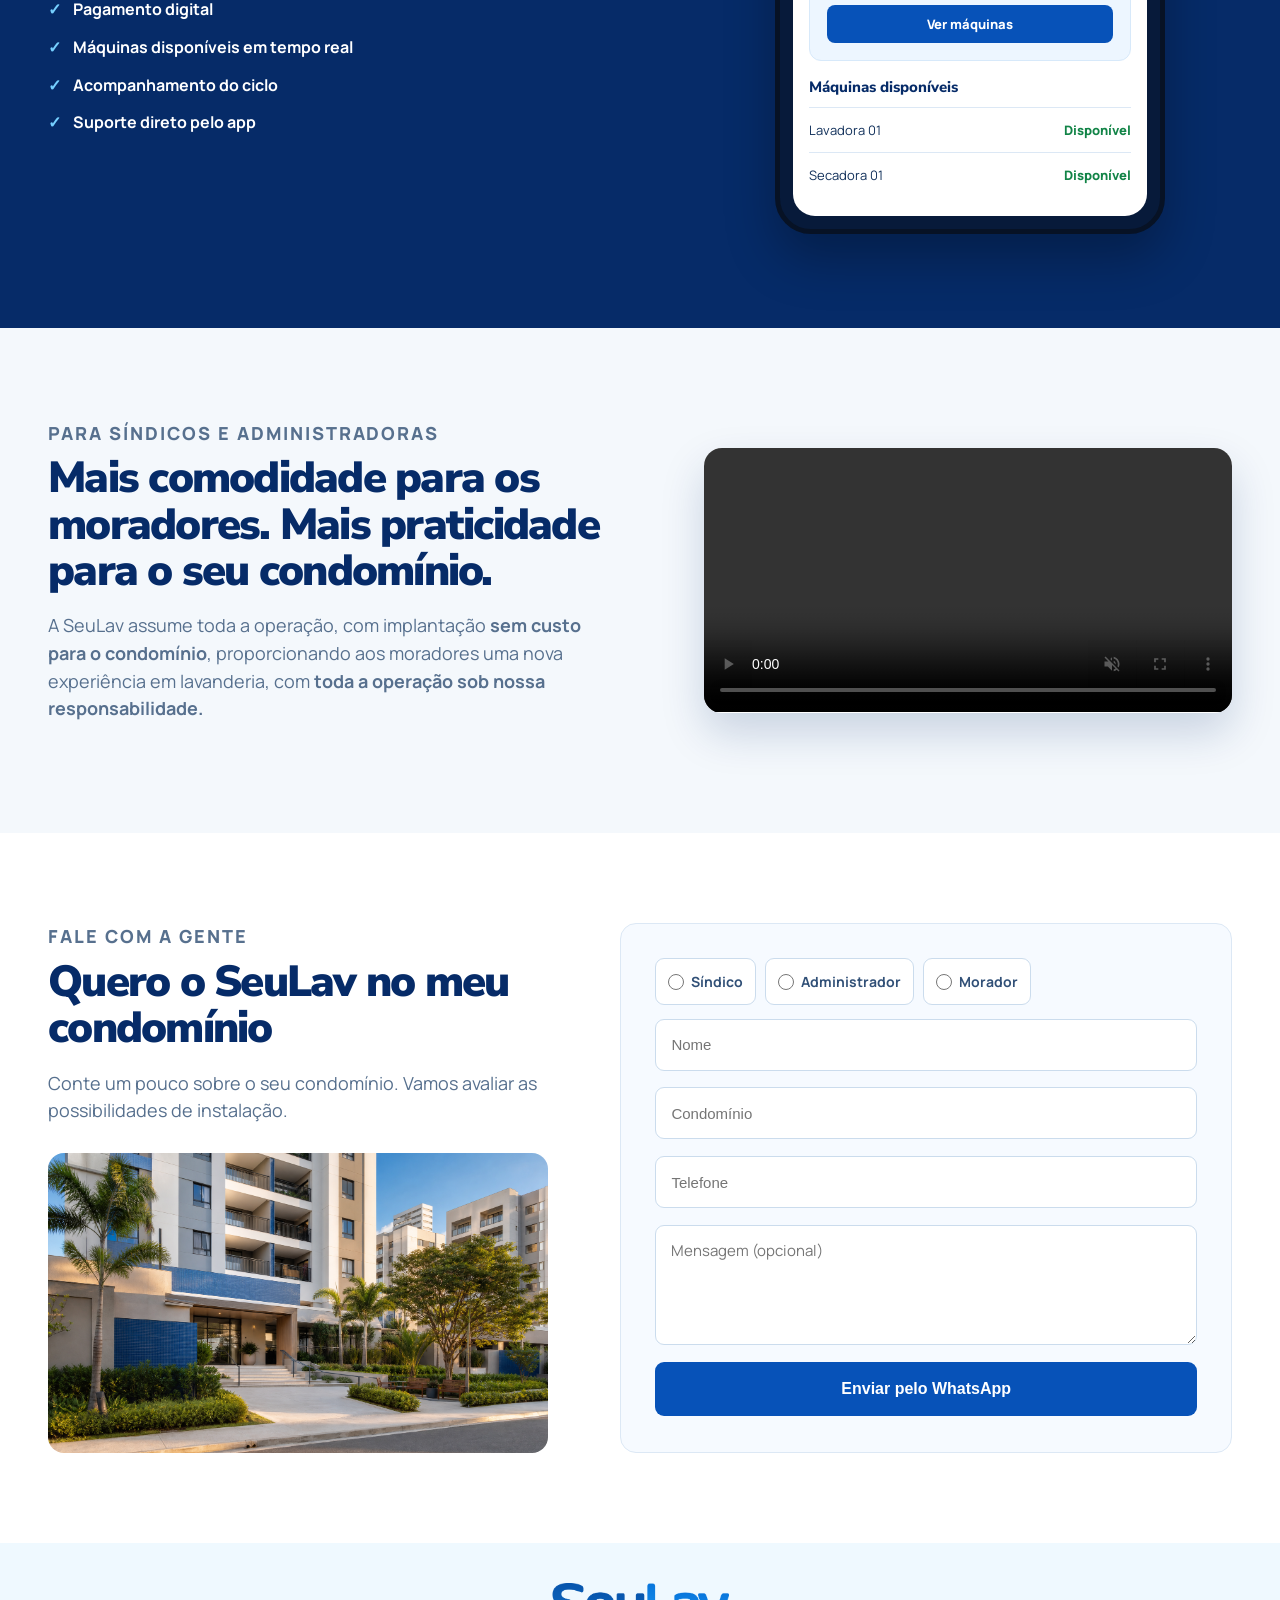
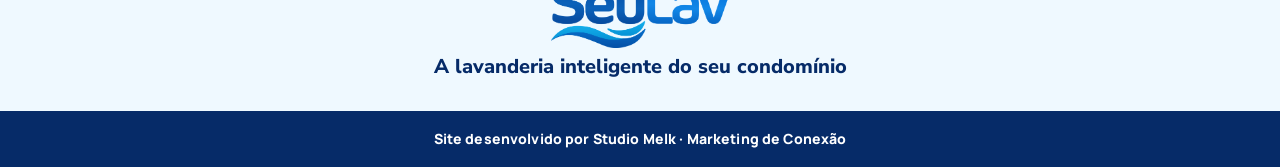
==== commit 9569863f: "Atualiza rodape e pagina de bio" ====
--- a/index.html
+++ b/index.html
@@ -16,7 +16,7 @@
     .story{background:var(--deep);color:white;padding:94px 0}.story-grid{display:grid;grid-template-columns:1fr .9fr;gap:78px;align-items:center}.story .kicker{color:#74c4ff}.story h2{color:#fff;margin-bottom:24px}.story p{font-size:18px;color:#cfe6fb;max-width:570px}.story-list{display:grid;gap:13px;padding:0;margin:30px 0 0;list-style:none;font-weight:700}.story-list li::before{content:'✓';color:#76d0ff;margin-right:12px}.app-device{position:relative;margin:auto;width:min(100%,390px);padding:13px;background:#071a3a;border:5px solid #071225;border-radius:36px;box-shadow:0 25px 50px rgba(0,0,0,.28)}.app-screen{overflow:hidden;background:#fff;border-radius:22px;color:var(--ink)}.app-top{background:#f7fbff;padding:21px 20px 16px;border-bottom:1px solid var(--line)}.app-brand{width:105px;height:auto}.app-greeting{font:800 24px/1.15 'Nunito Sans';margin:22px 0 4px;color:var(--deep)}.app-muted{font-size:13px;color:#65809e;margin:0}.reserve{margin:16px;padding:17px;border-radius:12px;background:#edf6ff;border:1px solid #d7e9fa}.reserve small{font-weight:800;color:var(--blue)}.reserve strong{display:block;font:900 24px/1.1 'Nunito Sans';color:var(--deep);margin:5px 0}.reserve button{border:0;background:var(--blue);color:#fff;font:800 13px Manrope;padding:10px 13px;border-radius:8px;margin-top:10px;width:100%}.machines{padding:0 16px 18px}.machines h3{font:800 15px 'Nunito Sans';margin:8px 0 10px;color:var(--deep)}.machine-row{display:flex;justify-content:space-between;align-items:center;padding:12px 0;border-top:1px solid var(--line);font-size:13px}.status{color:#128447;font-weight:800}
     .sind{padding:92px 0;background:#f4f8fc}.sind-grid{display:grid;grid-template-columns:1.05fr .95fr;gap:72px;align-items:center}.sind p,.contact p{font-size:18px;color:#57708e;max-width:560px}.sind-video{width:100%;max-height:520px;display:block;object-fit:contain;background:#fff;border-radius:18px;box-shadow:0 20px 44px rgba(6,43,104,.18)}.stats{display:grid;grid-template-columns:repeat(3,1fr);gap:1px;background:#cddff0;border:1px solid #cddff0;border-radius:14px;overflow:hidden}.stat{background:#fff;padding:28px 22px}.stat strong{display:block;color:var(--blue);font:900 42px/1 'Nunito Sans'}.stat span{font-size:14px;color:#5c7594}
     .contact{padding:90px 0}.contact-grid{display:grid;grid-template-columns:.9fr 1.1fr;gap:72px}.condo{width:100%;height:300px;object-fit:cover;border-radius:16px;margin-top:28px}.form{padding:34px;background:#f6faff;border:1px solid var(--line);border-radius:16px;display:grid;gap:14px}.profile-options{display:flex;flex-wrap:wrap;gap:9px}.profile-options label{display:flex;align-items:center;gap:7px;padding:10px 12px;background:#fff;border:1px solid #cbdced;border-radius:9px;color:#315077;font-weight:700;font-size:14px;cursor:pointer}.profile-options input{accent-color:var(--blue);width:16px;height:16px;margin:0}.input{height:52px;border:1px solid #cbdced;border-radius:9px;padding:0 15px;color:#6a7d96;background:#fff;font-size:15px}.message-input{height:120px;padding:14px 15px;resize:vertical;font-family:inherit}.submit{height:54px;border:0;background:var(--blue);color:#fff;border-radius:9px;font-size:16px;font-weight:800}
-    footer{background:var(--deep);padding:40px 0;color:#b6d9f7}.foot{display:flex;flex-direction:column;align-items:center;justify-content:center;gap:15px;text-align:center}.foot .logo{width:156px}.foot strong{color:#fff;font:800 20px/1.2 'Nunito Sans'}
+    footer{background:#eff9ff;padding:40px 0 0;color:var(--deep)}.foot{display:flex;flex-direction:column;align-items:center;justify-content:center;gap:7px;text-align:center}.foot .logo{width:178px}.foot strong{color:var(--deep);font:800 20px/1.2 'Nunito Sans'}.studio-credit{display:block;margin-top:32px;padding:17px 20px;background:var(--deep);color:#fff;text-align:center;text-decoration:none;font-size:14px;font-weight:800;letter-spacing:.01em}.studio-credit:hover{background:#08428a}.studio-credit:focus-visible{outline:3px solid #fff;outline-offset:-5px}
     @media(max-width:800px){.wrap{width:min(calc(100% - 40px),var(--max))}header{height:76px}.logo{width:122px}.links{display:none}.cta{padding:12px 16px;font-size:13px}.hero{padding:0 0 58px;background:#fff}.hero-grid{display:flex;flex-direction:column-reverse;gap:34px}.hero-photo{width:calc(100% + 40px);height:480px;border-radius:0;object-position:50% 42%}.hero h1{font-size:48px}.hero p{font-size:17px}.hero-actions{display:grid;grid-template-columns:1fr}.hero-actions .cta,.secondary{text-align:center}.proof,.story,.sind,.contact{padding:64px 0}.proof-head{display:block}.proof-copy{margin-top:16px}.steps,.story-grid,.sind-grid,.contact-grid{grid-template-columns:1fr}.steps{border-top:0}.step,.step+.step{padding:24px 0;border-left:0;border-top:1px solid var(--line)}.story-grid,.sind-grid,.contact-grid{gap:34px}.app-device{width:min(100%,350px)}.stats{grid-template-columns:1fr}.stat{padding:22px}.condo{height:245px}.foot{align-items:flex-start;flex-direction:column}.foot strong{font-size:18px}}
   </style>
 </head>
@@ -29,7 +29,7 @@
     <section class="sind" id="sindicos"><div class="wrap sind-grid"><div><p class="kicker">Para síndicos e administradoras</p><h2>Mais comodidade para os moradores. Mais praticidade para o seu condomínio.</h2><p>A SeuLav assume toda a operação, com implantação <strong>sem custo para o condomínio</strong>, proporcionando aos moradores uma nova experiência em lavanderia, com <strong>toda a operação sob nossa responsabilidade.</strong></p></div><video class="sind-video" controls autoplay muted loop preload="auto" playsinline aria-label="Vídeo de apresentação da lavanderia SeuLav"><source src="video-do-site-seu-lav.mp4" type="video/mp4">Seu navegador não suporta a reprodução de vídeo.</video></div></section>
     <section class="contact" id="contato"><div class="wrap contact-grid"><div><p class="kicker">Fale com a gente</p><h2>Quero o SeuLav no meu condomínio</h2><p>Conte um pouco sobre o seu condomínio. Vamos avaliar as possibilidades de instalação.</p><img class="condo" src="condominio-real.png" alt="Condomínio residencial"></div><form class="form" id="contact-form"><div class="profile-options" role="radiogroup" aria-label="Perfil"><label><input type="radio" name="perfil" value="Síndico" required>Síndico</label><label><input type="radio" name="perfil" value="Administrador">Administrador</label><label><input type="radio" name="perfil" value="Morador">Morador</label></div><input class="input" name="nome" placeholder="Nome" required><input class="input" name="condominio" placeholder="Condomínio" required><input class="input" name="telefone" placeholder="Telefone" required><textarea class="input message-input" name="mensagem" placeholder="Mensagem (opcional)"></textarea><button class="submit" type="submit">Enviar pelo WhatsApp</button></form></div></section>
   </main>
-  <footer><div class="wrap foot"><a href="#inicio"><img class="logo" src="seulav-logo-vetorial.svg" alt="SeuLav"></a><strong>A lavanderia inteligente do seu condomínio</strong></div></footer>
+  <footer id="rodape"><div class="wrap foot"><a href="#inicio"><img class="logo" src="logo-oficial-seulav-cortado.png" alt="SeuLav"></a><strong>A lavanderia inteligente do seu condomínio</strong></div><a class="studio-credit" href="https://wa.me/5511999160024?text=Quero%20saber%20mais%20sobre%20Studio%20Melk%20Marketing%20de%20Conex%C3%A3o" target="_blank" rel="noopener">Site desenvolvido por Studio Melk · Marketing de Conexão</a></footer>
   <script>
     const video = document.querySelector('.sind-video');
     let audioPlayed = false;
